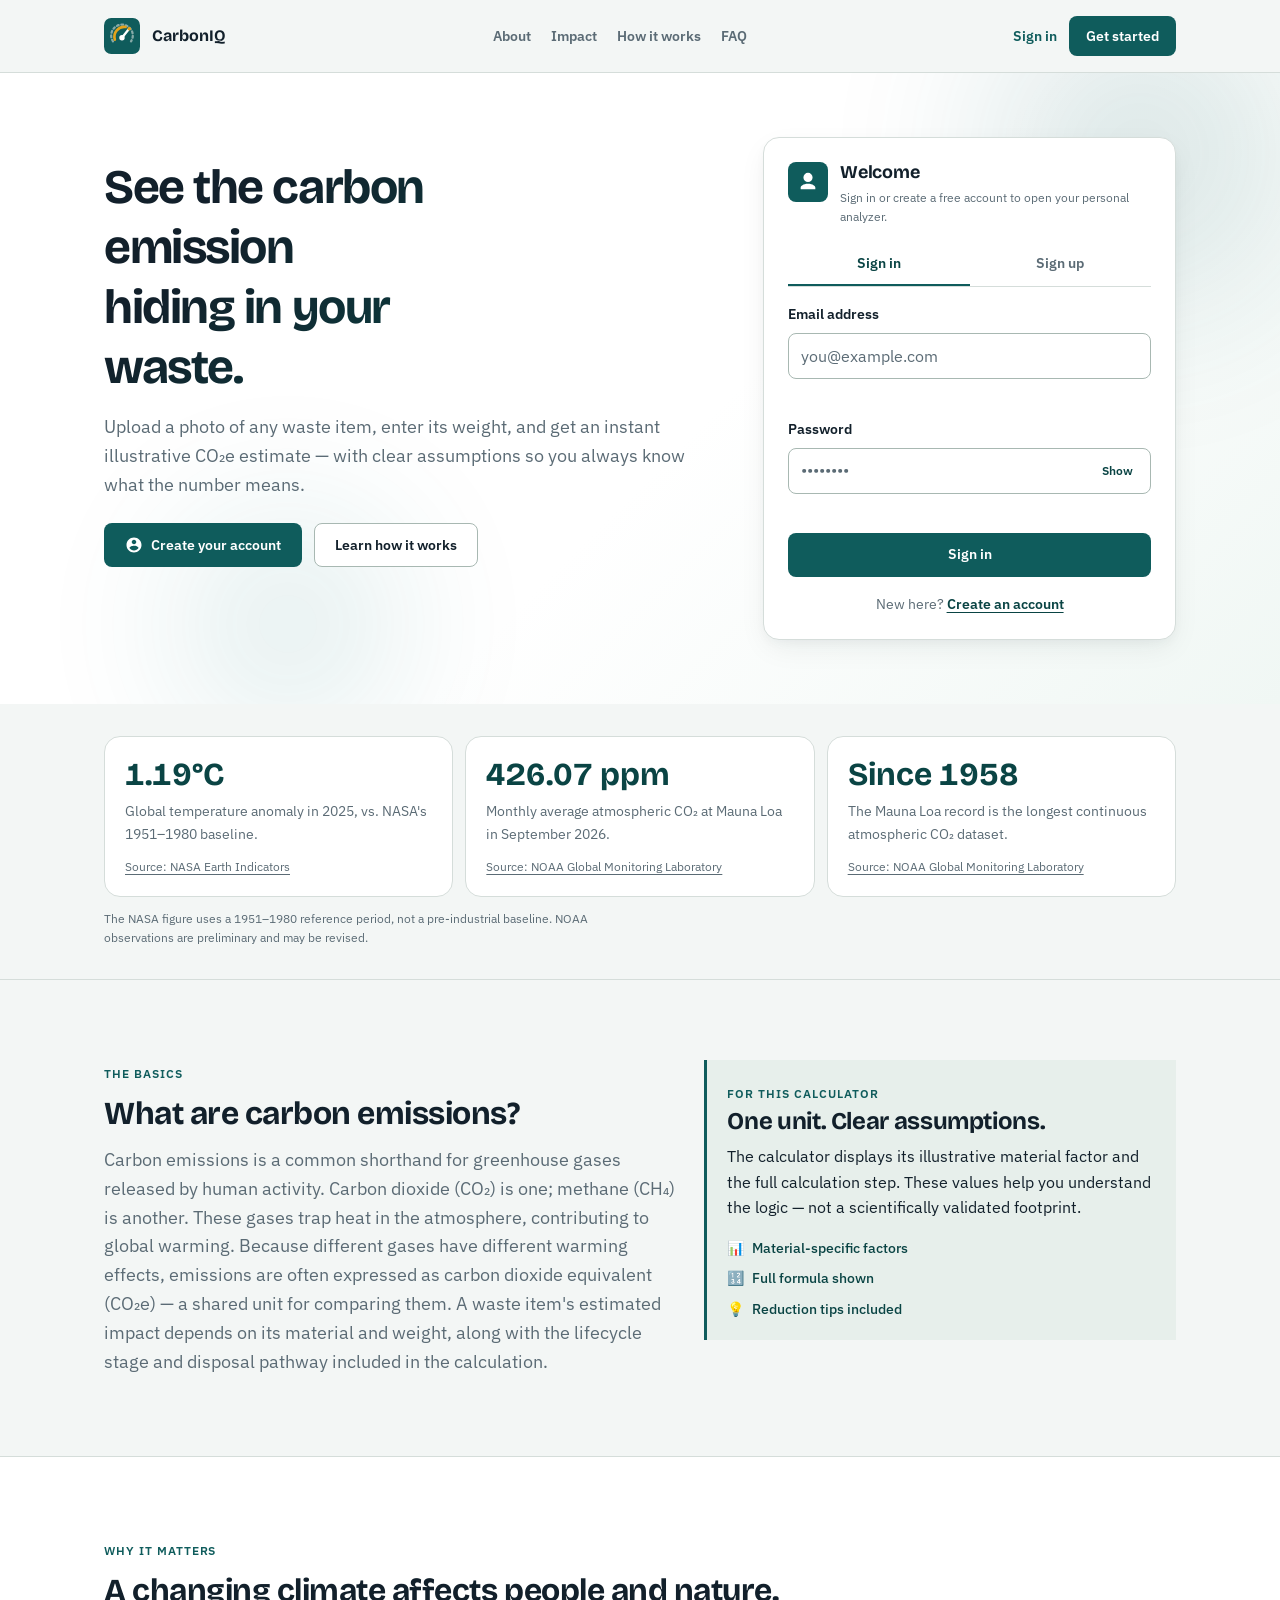
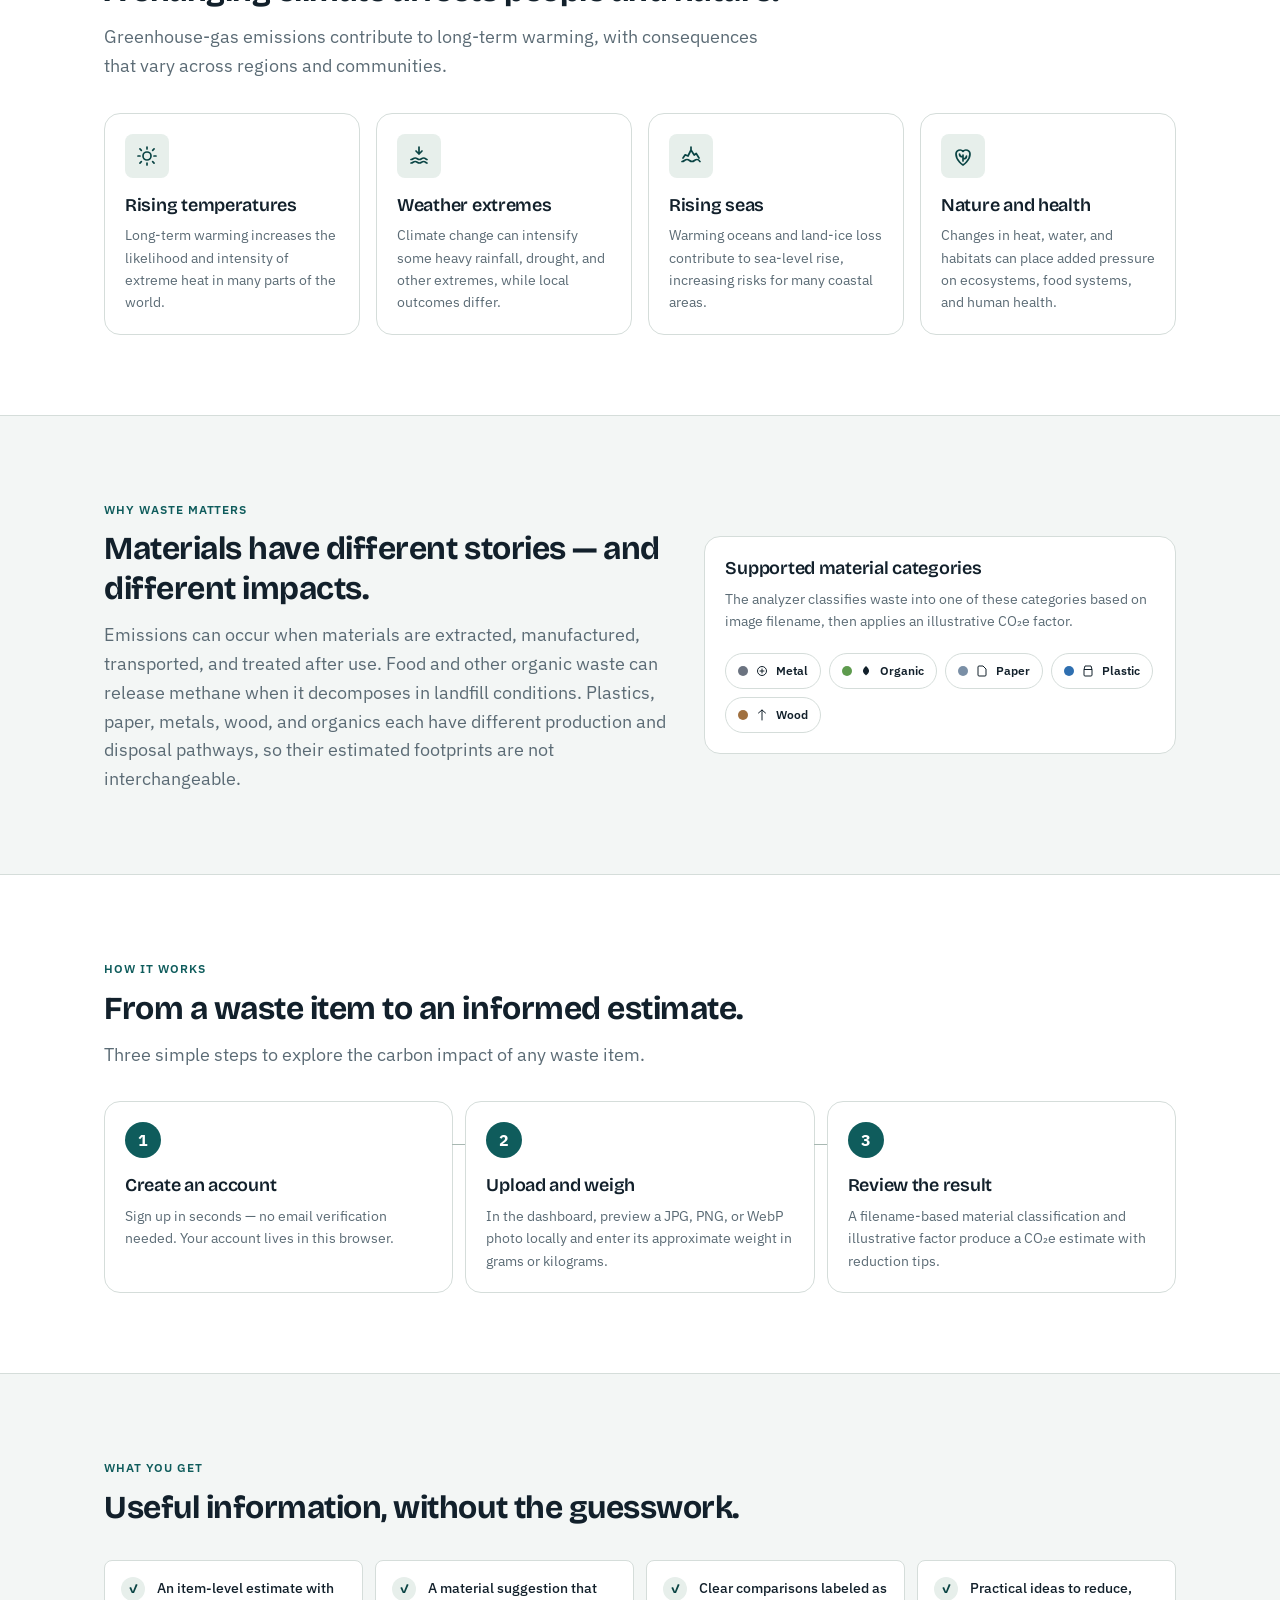
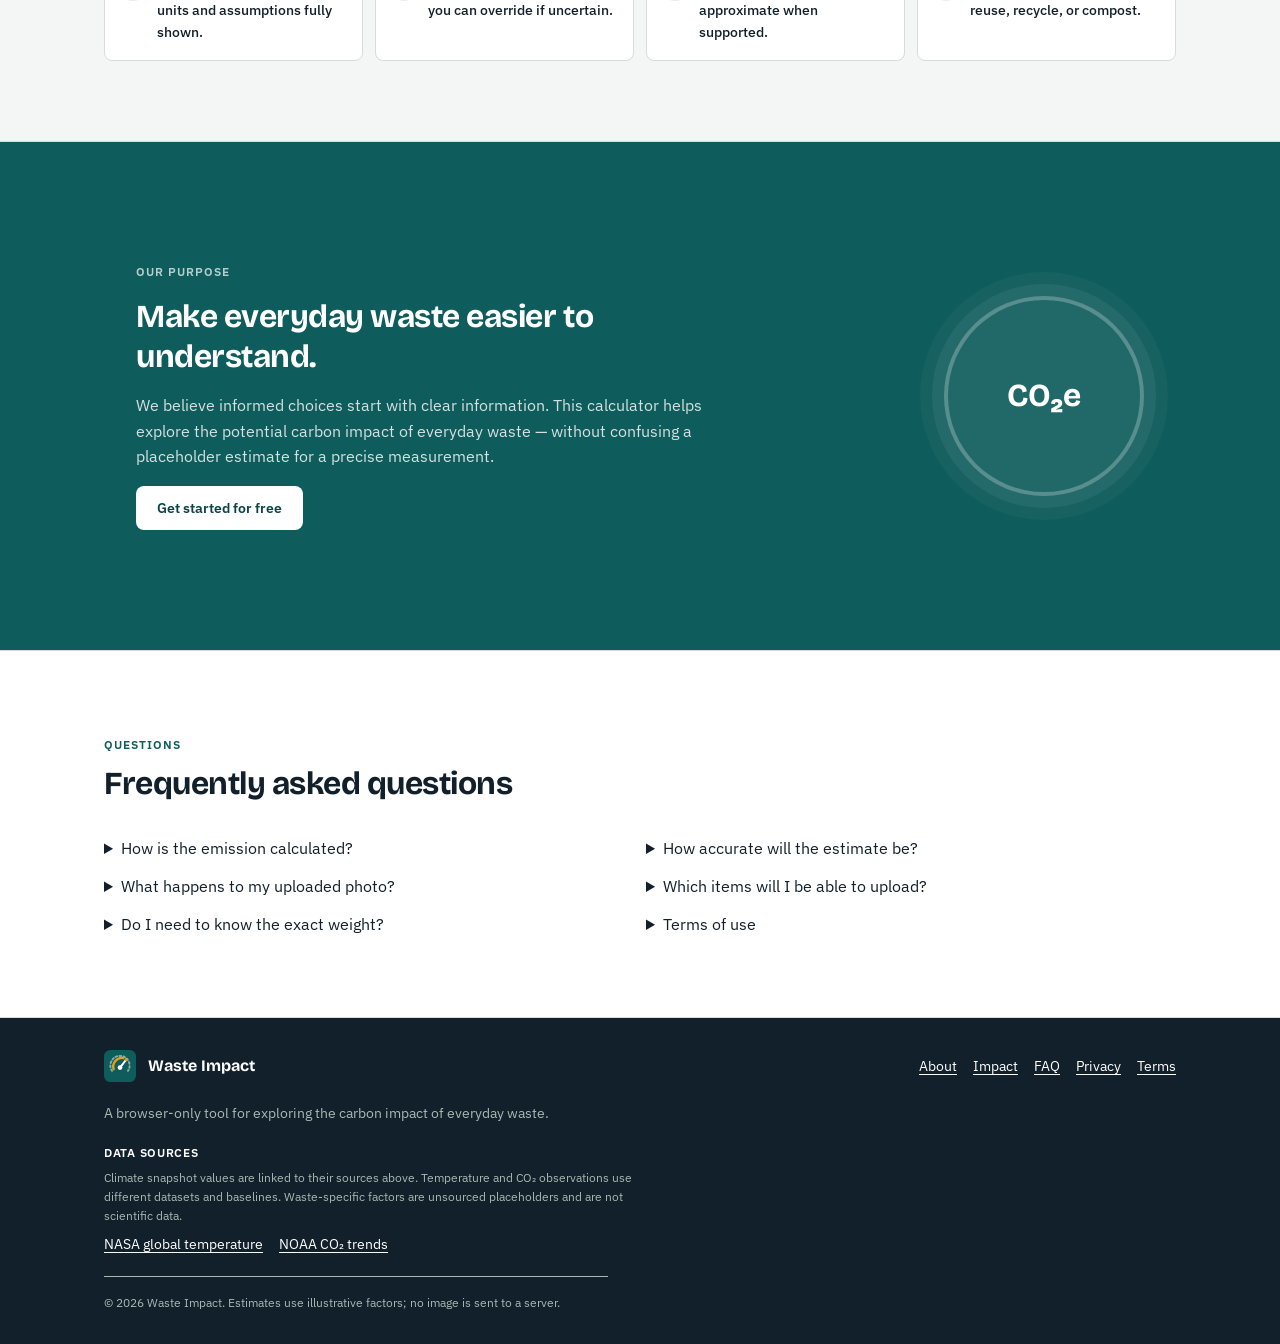
==== frontend/index.html @ 6c27773d "updated frontend" ====
<!doctype html>
<html lang="en">

<head>
  <meta charset="utf-8">
  <meta name="viewport" content="width=device-width, initial-scale=1">
  <meta name="description"
    content="Calculate the carbon footprint of your waste items with our free online waste carbon calculator. Upload a photo, enter the weight, and get an instant CO₂e estimate.">
  <title>CarbonIQ</title>
  <link rel="preconnect" href="https://fonts.googleapis.com">
  <link rel="preconnect" href="https://fonts.gstatic.com" crossorigin>
  <link
    href="https://fonts.googleapis.com/css2?family=Bricolage+Grotesque:opsz,wght@12..96,400;12..96,600;12..96,700&family=IBM+Plex+Sans:wght@400;500;600&display=swap"
    rel="stylesheet">
  <link rel="stylesheet" href="css/tokens.css">
  <link rel="stylesheet" href="css/base.css">
  <link rel="stylesheet" href="css/components.css">
  <link rel="stylesheet" href="css/sections.css">
  <script type="module" src="js/main.js"></script>
</head>

<body>
  <a class="skip-link" href="#main-content">Skip to main content</a>

  <header class="site-header">
    <div class="container header-inner">
      <a class="brand" href="#top" aria-label="Waste Impact home">
        <img src="assets/logo.svg" alt="">
        <span>CarbonIQ</span>
      </a>

      <nav class="site-nav" aria-label="Main navigation">
        <a href="#about">About</a>
        <a href="#impact">Impact</a>
        <a href="#how-it-works">How it works</a>
        <a href="#faq">FAQ</a>
      </nav>

      <div class="header-actions">
        <a class="header-signin" href="#account-access">Sign in</a>
        <a class="button button-primary button-small" href="#account-access">Get started</a>
      </div>
    </div>
  </header>

  <main id="main-content">

    <!-- ─── HERO ─────────────────────────────────────────────────────────── -->
    <section class="hero" id="top" aria-labelledby="hero-title">
      <div class="hero-bg-decoration" aria-hidden="true">
        <span class="hero-orb hero-orb-1"></span>
        <span class="hero-orb hero-orb-2"></span>
      </div>
      <div class="container hero-grid">
        <div class="hero-copy">
          <h1 id="hero-title">See the carbon emission<br>hiding in your waste.</h1>
          <p class="hero-intro">Upload a photo of any waste item, enter its weight, and get an instant illustrative CO₂e
            estimate — with clear assumptions so you always know what the number means.</p>
          <div class="hero-actions">
            <a class="button button-primary hero-cta" href="#account-access">
              <svg width="18" height="18" viewBox="0 0 24 24" fill="none" aria-hidden="true">
                <path
                  d="M12 2C6.48 2 2 6.48 2 12s4.48 10 10 10 10-4.48 10-10S17.52 2 12 2Zm0 3c1.66 0 3 1.34 3 3s-1.34 3-3 3-3-1.34-3-3 1.34-3 3-3Zm0 14.2c-2.5 0-4.71-1.28-6-3.22.03-1.99 4-3.08 6-3.08 1.99 0 5.97 1.09 6 3.08-1.29 1.94-3.5 3.22-6 3.22Z"
                  fill="currentColor" />
              </svg>
              Create your account
            </a>
            <a class="button button-secondary" href="#how-it-works">Learn how it works</a>
          </div>
        </div>

        <!-- AUTH CARD -->
        <aside class="card auth-card" id="account-access" aria-labelledby="account-access-title">
          <div class="auth-card-brand">
            <span class="auth-card-icon" aria-hidden="true">
              <svg viewBox="0 0 24 24" fill="none">
                <path d="M12 2a5 5 0 1 1 0 10A5 5 0 0 1 12 2Zm0 12c-5.33 0-8 2.67-8 4v2h16v-2c0-1.33-2.67-4-8-4Z"
                  fill="currentColor" />
              </svg>
            </span>
            <div>
              <h2 id="account-access-title">Welcome</h2>
              <p class="auth-intro">Sign in or create a free account to open your personal analyzer.</p>
            </div>
          </div>

          <div class="tabs auth-tabs" role="tablist" aria-label="Choose sign in or sign up">
            <button class="tab" id="tab-sign-in" type="button" role="tab" aria-selected="true"
              aria-controls="form-sign-in" tabindex="0">Sign in</button>
            <button class="tab" id="tab-sign-up" type="button" role="tab" aria-selected="false"
              aria-controls="form-sign-up" tabindex="-1">Sign up</button>
          </div>
          <div class="notice notice-error" id="auth-error" role="alert" aria-live="polite" hidden></div>
          <button class="text-link-button duplicate-switch" id="duplicate-switch" type="button" hidden>Sign in
            instead</button>

          <form class="auth-form" id="form-sign-in" role="tabpanel" aria-labelledby="tab-sign-in" novalidate>
            <div class="form-field">
              <label for="signin-email">Email address</label>
              <input class="form-control" id="signin-email" name="email" type="email" autocomplete="email" required
                aria-describedby="signin-email-error" placeholder="you@example.com">
              <span class="field-error" id="signin-email-error" aria-live="polite"></span>
            </div>
            <div class="form-field">
              <label for="signin-password">Password</label>
              <div class="password-wrap">
                <input class="form-control" id="signin-password" name="password" type="password"
                  autocomplete="current-password" required aria-describedby="signin-password-error"
                  placeholder="••••••••">
                <button class="password-toggle" type="button" data-password-toggle="signin-password"
                  aria-pressed="false" aria-label="Show password">Show</button>
              </div>
              <span class="field-error" id="signin-password-error" aria-live="polite"></span>
            </div>
            <button class="button button-primary button-block" type="submit">Sign in</button>


            <p class="auth-switch-copy">New here? <button class="text-link-button" type="button"
                data-switch-tab="tab-sign-up">Create an account</button></p>
          </form>

          <form class="auth-form" id="form-sign-up" role="tabpanel" aria-labelledby="tab-sign-up" hidden novalidate>
            <div class="form-field">
              <label for="signup-name">Full name</label>
              <input class="form-control" id="signup-name" name="name" type="text" autocomplete="name" minlength="2"
                maxlength="60" required aria-describedby="signup-name-error" placeholder="Your name">
              <span class="field-error" id="signup-name-error" aria-live="polite"></span>
            </div>
            <div class="form-field">
              <label for="signup-email">Email address</label>
              <input class="form-control" id="signup-email" name="email" type="email" autocomplete="email" required
                aria-describedby="signup-email-error" placeholder="you@example.com">
              <span class="field-error" id="signup-email-error" aria-live="polite"></span>
            </div>
            <div class="form-field">
              <label for="signup-password">Password</label>
              <div class="password-wrap">
                <input class="form-control" id="signup-password" name="password" type="password"
                  autocomplete="new-password" minlength="8" required
                  aria-describedby="signup-password-hint signup-password-error" placeholder="Min. 8 characters">
                <button class="password-toggle" type="button" data-password-toggle="signup-password"
                  aria-pressed="false" aria-label="Show password">Show</button>
              </div>
              <span class="unit-label" id="signup-password-hint">At least 8 characters, including a letter and a
                number.</span>
              <span class="field-error" id="signup-password-error" aria-live="polite"></span>
            </div>
            <button class="button button-primary button-block" type="submit">Create account</button>


            <p class="auth-switch-copy">Already registered? <button class="text-link-button" type="button"
                data-switch-tab="tab-sign-in">Sign in</button></p>
          </form>

        </aside>
      </div>
    </section>

    <!-- ─── STATS TICKER ──────────────────────────────────────────────────── -->
    <section class="stats-section" aria-labelledby="climate-snapshot-title">
      <div class="container">
        <h2 class="sr-only" id="climate-snapshot-title">Climate snapshot</h2>
        <div class="stats-grid">
          <article class="card stat-card">
            <div>
              <span class="stat-value">1.19°C</span>
              <span class="stat-caption">Global temperature anomaly in 2025, vs. NASA's 1951–1980 baseline.</span>
            </div>
            <p class="stat-source"><a href="https://science.nasa.gov/earth/explore/earth-indicators/global-temperature/"
                target="_blank" rel="noopener noreferrer">Source: NASA Earth Indicators</a></p>
          </article>
          <article class="card stat-card">
            <div>
              <span class="stat-value">426.07 ppm</span>
              <span class="stat-caption">Monthly average atmospheric CO₂ at Mauna Loa in September 2026.</span>
            </div>
            <p class="stat-source"><a href="https://gml.noaa.gov/ccgg/trends/" target="_blank"
                rel="noopener noreferrer">Source: NOAA Global Monitoring Laboratory</a></p>
          </article>
          <article class="card stat-card">
            <div>
              <span class="stat-value">Since 1958</span>
              <span class="stat-caption">The Mauna Loa record is the longest continuous atmospheric CO₂ dataset.</span>
            </div>
            <p class="stat-source"><a href="https://gml.noaa.gov/ccgg/trends/" target="_blank"
                rel="noopener noreferrer">Source: NOAA Global Monitoring Laboratory</a></p>
          </article>
        </div>
        <p class="stats-caveat">The NASA figure uses a 1951–1980 reference period, not a pre-industrial baseline. NOAA
          observations are preliminary and may be revised.</p>
      </div>
    </section>

    <!-- ─── ABOUT ─────────────────────────────────────────────────────────── -->
    <section class="section" id="about" aria-labelledby="carbon-title">
      <div class="container carbon-intro">
        <div class="carbon-copy">
          <span class="eyebrow">The basics</span>
          <h2 id="carbon-title">What are carbon emissions?</h2>
          <p>Carbon emissions is a common shorthand for greenhouse gases released by human activity. Carbon dioxide
            (CO₂) is one; methane (CH₄) is another. These gases trap heat in the atmosphere, contributing to global
            warming. Because different gases have different warming effects, emissions are often expressed as carbon
            dioxide equivalent (CO₂e) — a shared unit for comparing them. A waste item's estimated impact depends on its
            material and weight, along with the lifecycle stage and disposal pathway included in the calculation.</p>
        </div>
        <aside class="info-panel" aria-label="How the calculator uses CO₂e">
          <span class="eyebrow">For this calculator</span>
          <h2>One unit. Clear assumptions.</h2>
          <p>The calculator displays its illustrative material factor and the full calculation step. These values help
            you understand the logic — not a scientifically validated footprint.</p>
          <div class="info-panel-features">
            <div class="info-feature">
              <span aria-hidden="true">📊</span>
              <span>Material-specific factors</span>
            </div>
            <div class="info-feature">
              <span aria-hidden="true">🔢</span>
              <span>Full formula shown</span>
            </div>
            <div class="info-feature">
              <span aria-hidden="true">💡</span>
              <span>Reduction tips included</span>
            </div>
          </div>
        </aside>
      </div>
    </section>

    <!-- ─── IMPACT ─────────────────────────────────────────────────────────── -->
    <section class="section impact-section" id="impact" aria-labelledby="impact-title">
      <div class="container">
        <header class="section-heading">
          <span class="eyebrow">Why it matters</span>
          <h2 id="impact-title">A changing climate affects people and nature.</h2>
          <p>Greenhouse-gas emissions contribute to long-term warming, with consequences that vary across regions and
            communities.</p>
        </header>

        <div class="impact-grid">
          <article class="card impact-card">
            <span class="impact-icon" aria-hidden="true">
              <svg viewBox="0 0 24 24" fill="none">
                <path
                  d="M12 3v2m0 14v2M4.93 4.93l1.42 1.42m11.3 11.3 1.42 1.42M3 12h2m14 0h2M4.93 19.07l1.42-1.42m11.3-11.3 1.42-1.42M16 12a4 4 0 1 1-8 0 4 4 0 0 1 8 0Z"
                  stroke="currentColor" stroke-width="1.7" stroke-linecap="round" />
              </svg>
            </span>
            <h3>Rising temperatures</h3>
            <p>Long-term warming increases the likelihood and intensity of extreme heat in many parts of the world.</p>
          </article>
          <article class="card impact-card">
            <span class="impact-icon" aria-hidden="true">
              <svg viewBox="0 0 24 24" fill="none">
                <path
                  d="M4 15.5c2.1 0 2.1-1.5 4.2-1.5s2.1 1.5 4.2 1.5 2.1-1.5 4.2-1.5 2.1 1.5 3.4 1.5M4 19c2.1 0 2.1-1.5 4.2-1.5s2.1 1.5 4.2 1.5 2.1-1.5 4.2-1.5 2.1 1.5 3.4 1.5M12 3v7m-3-3 3 3 3-3"
                  stroke="currentColor" stroke-width="1.7" stroke-linecap="round" stroke-linejoin="round" />
              </svg>
            </span>
            <h3>Weather extremes</h3>
            <p>Climate change can intensify some heavy rainfall, drought, and other extremes, while local outcomes
              differ.</p>
          </article>
          <article class="card impact-card">
            <span class="impact-icon" aria-hidden="true">
              <svg viewBox="0 0 24 24" fill="none">
                <path
                  d="M3 17.5c2.5 0 2.5-2 5-2s2.5 2 5 2 2.5-2 5-2 2.5 2 3 2M4 14l2.2-3.2L9 12l3-6 3.2 5 2-1.5L20 14M12 6V3"
                  stroke="currentColor" stroke-width="1.7" stroke-linecap="round" stroke-linejoin="round" />
              </svg>
            </span>
            <h3>Rising seas</h3>
            <p>Warming oceans and land-ice loss contribute to sea-level rise, increasing risks for many coastal areas.
            </p>
          </article>
          <article class="card impact-card">
            <span class="impact-icon" aria-hidden="true">
              <svg viewBox="0 0 24 24" fill="none">
                <path d="M12 21s-7-4.4-7-11a4 4 0 0 1 7-2.6A4 4 0 0 1 19 10c0 6.6-7 11-7 11Z" stroke="currentColor"
                  stroke-width="1.7" stroke-linejoin="round" />
                <path d="M12 17v-6m0 2c-2.5 0-3.5-1.5-3.5-3m3.5 5c2.5 0 3.5-1.5 3.5-3" stroke="currentColor"
                  stroke-width="1.7" stroke-linecap="round" />
              </svg>
            </span>
            <h3>Nature and health</h3>
            <p>Changes in heat, water, and habitats can place added pressure on ecosystems, food systems, and human
              health.</p>
          </article>
        </div>
      </div>
    </section>

    <!-- ─── MATERIALS ─────────────────────────────────────────────────────── -->
    <section class="section waste-section" aria-labelledby="waste-title">
      <div class="container waste-layout">
        <div class="waste-copy">
          <span class="eyebrow">Why waste matters</span>
          <h2 id="waste-title">Materials have different stories — and different impacts.</h2>
          <p>Emissions can occur when materials are extracted, manufactured, transported, and treated after use. Food
            and other organic waste can release methane when it decomposes in landfill conditions. Plastics, paper,
            metals, wood, and organics each have different production and disposal pathways, so their estimated
            footprints are not interchangeable.</p>
        </div>
        <aside class="material-panel" aria-labelledby="materials-title">
          <h3 id="materials-title">Supported material categories</h3>
          <p>The analyzer classifies waste into one of these categories based on image filename, then applies an
            illustrative CO₂e factor.</p>
          <div class="material-chips" aria-label="Supported waste materials">
            <span class="material-chip material-metal">
              <svg width="12" height="12" viewBox="0 0 24 24" fill="none" aria-hidden="true">
                <circle cx="12" cy="12" r="9" stroke="currentColor" stroke-width="2" />
                <path d="M8 12h8M12 8v8" stroke="currentColor" stroke-width="2" stroke-linecap="round" />
              </svg>
              Metal
            </span>
            <span class="material-chip material-organic">
              <svg width="12" height="12" viewBox="0 0 24 24" fill="none" aria-hidden="true">
                <path d="M12 2C6 8 4 12 8 17c2 2.5 4 3.5 4 3.5S14 19.5 16 17c4-5 2-9-4-15Z" fill="currentColor" />
              </svg>
              Organic
            </span>
            <span class="material-chip material-paper">
              <svg width="12" height="12" viewBox="0 0 24 24" fill="none" aria-hidden="true">
                <path d="M14 2H6a2 2 0 0 0-2 2v16a2 2 0 0 0 2 2h12a2 2 0 0 0 2-2V8l-6-6Z" stroke="currentColor"
                  stroke-width="2" stroke-linejoin="round" />
              </svg>
              Paper
            </span>
            <span class="material-chip material-plastic">
              <svg width="12" height="12" viewBox="0 0 24 24" fill="none" aria-hidden="true">
                <path d="M6 2h12l2 7H4L6 2ZM4 9v11a2 2 0 0 0 2 2h12a2 2 0 0 0 2-2V9" stroke="currentColor"
                  stroke-width="2" stroke-linejoin="round" />
              </svg>
              Plastic
            </span>
            <span class="material-chip material-wood">
              <svg width="12" height="12" viewBox="0 0 24 24" fill="none" aria-hidden="true">
                <path d="M12 2v20M5 8l7-6 7 6" stroke="currentColor" stroke-width="2" stroke-linecap="round"
                  stroke-linejoin="round" />
              </svg>
              Wood
            </span>
          </div>
        </aside>
      </div>
    </section>

    <!-- ─── HOW IT WORKS ──────────────────────────────────────────────────── -->
    <section class="section how-section" id="how-it-works" aria-labelledby="steps-title">
      <div class="container">
        <header class="section-heading">
          <span class="eyebrow">How it works</span>
          <h2 id="steps-title">From a waste item to an informed estimate.</h2>
          <p>Three simple steps to explore the carbon impact of any waste item.</p>
        </header>
        <div class="steps-grid">
          <article class="card step-card">
            <span class="step-number" aria-hidden="true">1</span>
            <h3>Create an account</h3>
            <p>Sign up in seconds — no email verification needed. Your account lives in this browser.</p>
          </article>
          <article class="card step-card">
            <span class="step-number" aria-hidden="true">2</span>
            <h3>Upload and weigh</h3>
            <p>In the dashboard, preview a JPG, PNG, or WebP photo locally and enter its approximate weight in grams or
              kilograms.</p>
          </article>
          <article class="card step-card">
            <span class="step-number" aria-hidden="true">3</span>
            <h3>Review the result</h3>
            <p>A filename-based material classification and illustrative factor produce a CO₂e estimate with reduction
              tips.</p>
          </article>
        </div>
      </div>
    </section>

    <!-- ─── BENEFITS ─────────────────────────────────────────────────────── -->
    <section class="section benefits-section" aria-labelledby="benefits-title">
      <div class="container">
        <header class="section-heading">
          <span class="eyebrow">What you get</span>
          <h2 id="benefits-title">Useful information, without the guesswork.</h2>
        </header>
        <div class="benefits-grid">
          <article class="benefit-card"><span class="benefit-check" aria-hidden="true">✓</span>
            <p>An item-level estimate with units and assumptions fully shown.</p>
          </article>
          <article class="benefit-card"><span class="benefit-check" aria-hidden="true">✓</span>
            <p>A material suggestion that you can override if uncertain.</p>
          </article>
          <article class="benefit-card"><span class="benefit-check" aria-hidden="true">✓</span>
            <p>Clear comparisons labeled as approximate when supported.</p>
          </article>
          <article class="benefit-card"><span class="benefit-check" aria-hidden="true">✓</span>
            <p>Practical ideas to reduce, reuse, recycle, or compost.</p>
          </article>
        </div>
      </div>
    </section>

    <!-- ─── MISSION ──────────────────────────────────────────────────────── -->
    <section class="section mission-section" aria-labelledby="mission-title">
      <div class="container">
        <div class="mission-panel">
          <div class="mission-text">
            <span class="eyebrow">Our purpose</span>
            <h2 id="mission-title">Make everyday waste easier to understand.</h2>
            <p>We believe informed choices start with clear information. This calculator helps explore the potential
              carbon impact of everyday waste — without confusing a placeholder estimate for a precise measurement.</p>
            <a class="button button-primary mission-cta" href="#account-access">Get started for free</a>
          </div>
          <div class="mission-visual" aria-hidden="true">
            <div class="mission-co2-ring">
              <span>CO₂e</span>
            </div>
          </div>
        </div>
      </div>
    </section>

    <!-- ─── FAQ ──────────────────────────────────────────────────────────── -->
    <section class="section faq-section" id="faq" aria-labelledby="faq-title">
      <div class="container">
        <header class="section-heading">
          <span class="eyebrow">Questions</span>
          <h2 id="faq-title">Frequently asked questions</h2>
        </header>
        <div class="faq-grid">
          <details class="faq-item">
            <summary>How is the emission calculated?</summary>
            <div class="faq-answer">
              <p>The calculator multiplies the entered weight in kilograms by an illustrative factor for one of five
                categories. These values have no verified source and do not represent a documented lifecycle or
                waste-treatment pathway. Treat results as examples, not scientific measurements.</p>
            </div>
          </details>
          <details class="faq-item">
            <summary>How accurate will the estimate be?</summary>
            <div class="faq-answer">
              <p>Material classification is simulated from the filename and weight is user-entered. The illustrative
                factors are not scientifically validated. A reliable estimate would also depend on item composition,
                local disposal practices, and well-sourced emission factors.</p>
            </div>
          </details>
          <details class="faq-item" id="privacy">
            <summary>What happens to my uploaded photo?</summary>
            <div class="faq-answer">
              <p>The dashboard previews the image locally and does not send it to a server. A small thumbnail may be
                saved in this browser's local history. Browser data is not secure, may be cleared, and is not synced. Do
                not upload sensitive images.</p>
            </div>
          </details>
          <details class="faq-item">
            <summary>Which items will I be able to upload?</summary>
            <div class="faq-answer">
              <p>The calculator supports metal, organic waste, paper, plastic, and wood. The current simulated
                classification uses image filenames only; it does not inspect the image content.</p>
            </div>
          </details>
          <details class="faq-item">
            <summary>Do I need to know the exact weight?</summary>
            <div class="faq-answer">
              <p>You can enter an approximate weight in grams or kilograms. A more accurate weight does not remove
                uncertainty from the simulated material classification or illustrative factor.</p>
            </div>
          </details>
          <details class="faq-item" id="terms">
            <summary>Terms of use</summary>
            <div class="faq-answer">
              <p>Do not enter sensitive personal information or use a real or reused password. The illustrative carbon
                estimates are not scientific measurements, environmental advice, or a basis for environmental claims.
              </p>
            </div>
          </details>
        </div>
      </div>
    </section>
  </main>

  <footer class="site-footer">
    <div class="container footer-inner">
      <div class="footer-top">
        <a class="footer-brand" href="#top">
          <img src="assets/logo.svg" alt="">
          <span>Waste Impact</span>
        </a>
        <nav class="footer-nav" aria-label="Footer navigation">
          <a href="#about">About</a>
          <a href="#impact">Impact</a>
          <a href="#faq">FAQ</a>
          <a href="#privacy">Privacy</a>
          <a href="#terms">Terms</a>
        </nav>
      </div>
      <p class="footer-tagline">A browser-only tool for exploring the carbon impact of everyday waste.</p>
      <div class="footer-sources">
        <h2>Data sources</h2>
        <p class="source-note">Climate snapshot values are linked to their sources above. Temperature and CO₂
          observations use different datasets and baselines. Waste-specific factors are unsourced placeholders and are
          not scientific data.</p>
        <div class="source-links">
          <a href="https://science.nasa.gov/earth/explore/earth-indicators/global-temperature/" target="_blank"
            rel="noopener noreferrer">NASA global temperature</a>
          <a href="https://gml.noaa.gov/ccgg/trends/" target="_blank" rel="noopener noreferrer">NOAA CO₂ trends</a>
        </div>
      </div>
      <p class="footer-bottom">© 2026 Waste Impact. Estimates use illustrative factors; no image is sent to a server.
      </p>
    </div>
  </footer>
</body>

</html>
---- frontend/css/tokens.css ----
:root {
  --ink: #12202B;
  --paper: #F3F6F5;
  --surface: #FFFFFF;
  --teal: #0F5C5C;
  --teal-dark: #0A4444;
  --teal-mid: #1A7A7A;
  --teal-light: #E7EFEB;
  --teal-xlight: #F0F7F4;
  --demo: #5C3D9F;
  --demo-dark: #412D75;
  --demo-light: #EDE8FA;
  --info: #1A6FA8;
  --info-bg: #E8F3FB;
  --signal: #E3A21A;
  --signal-bg: #FCF5E6;
  --alert: #B3402A;
  --alert-bg: #FBECE8;
  --line: #D5DDDA;
  --line-strong: #A8B8B2;
  --muted: #5B6B75;
  --mat-metal: #6B7380;
  --mat-organic: #5E9B4E;
  --mat-paper: #7A8FA6;
  --mat-plastic-low: #3E9CB5;
  --mat-plastic-mid: #2F6FB0;
  --mat-plastic-high: #5B4B9A;
  --mat-wood: #A0703F;
  --font-heading: "Bricolage Grotesque", -apple-system, BlinkMacSystemFont, "Segoe UI", Roboto, Helvetica, Arial, sans-serif;
  --font-body: "IBM Plex Sans", -apple-system, BlinkMacSystemFont, "Segoe UI", Roboto, Helvetica, Arial, sans-serif;
  --font-mono: "IBM Plex Mono", ui-monospace, SFMono-Regular, Menlo, Monaco, Consolas, monospace;
  --text-xs: 0.75rem;
  --text-sm: 0.875rem;
  --text-base: 1rem;
  --text-md: 1.125rem;
  --text-lg: 1.5rem;
  --text-xl: 2rem;
  --text-2xl: 3rem;
  --space-1: 4px;
  --space-2: 8px;
  --space-3: 12px;
  --space-4: 16px;
  --space-5: 20px;
  --space-6: 24px;
  --space-8: 32px;
  --space-10: 40px;
  --space-12: 48px;
  --space-16: 64px;
  --space-20: 80px;
  --max-content-width: 1120px;
  --radius-sm: 8px;
  --radius-lg: 16px;
  --shadow-result: 0 10px 30px -5px rgba(18, 32, 43, 0.08), 0 4px 12px -2px rgba(18, 32, 43, 0.04);
  --shadow-card: 0 2px 8px -1px rgba(18, 32, 43, 0.06), 0 1px 4px -1px rgba(18, 32, 43, 0.04);
  --shadow-popover: 0 8px 24px -4px rgba(18, 32, 43, 0.12);
  --transition-fast: 150ms cubic-bezier(0.16, 1, 0.3, 1);
  --transition-normal: 300ms cubic-bezier(0.16, 1, 0.3, 1);
  --transition-marker: 400ms cubic-bezier(0.16, 1, 0.3, 1);
}
---- frontend/css/base.css ----
*,
*::before,
*::after {
  box-sizing: border-box;
}

html {
  scroll-behavior: smooth;
  scroll-padding-top: 88px;
  -webkit-text-size-adjust: 100%;
}

body {
  min-width: 320px;
  min-height: 100vh;
  margin: 0;
  background: var(--paper);
  color: var(--ink);
  font-family: var(--font-body);
  font-size: var(--text-base);
  line-height: 1.6;
  -webkit-font-smoothing: antialiased;
  -moz-osx-font-smoothing: grayscale;
}

a {
  color: var(--teal);
  text-underline-offset: 3px;
  transition: color var(--transition-fast);
}

a:hover {
  color: var(--teal-dark);
}

button {
  color: inherit;
  font: inherit;
}

h1,
h2,
h3,
h4 {
  margin: 0;
  color: var(--ink);
  font-family: var(--font-heading);
  line-height: 1.25;
  letter-spacing: -0.015em;
}

h1 {
  font-size: clamp(2.25rem, 4vw + 1rem, var(--text-2xl));
  font-weight: 700;
  letter-spacing: -0.03em;
}

h2 {
  font-size: clamp(1.75rem, 2.5vw + 0.5rem, var(--text-xl));
  font-weight: 700;
}

h3 {
  font-size: var(--text-lg);
  font-weight: 600;
}

p {
  max-width: 72ch;
  margin: 0;
}

:focus-visible {
  outline: 2px solid var(--teal);
  outline-offset: 2px;
}

[id] {
  scroll-margin-top: 88px;
}

[hidden] {
  display: none !important;
}

.skip-link {
  position: absolute;
  z-index: 20;
  top: -100px;
  left: var(--space-4);
  padding: var(--space-3) var(--space-5);
  border-radius: var(--radius-sm);
  background: var(--teal);
  color: var(--surface);
  font-weight: 600;
}

.skip-link:focus {
  top: var(--space-4);
}

.container {
  width: 100%;
  max-width: var(--max-content-width);
  margin-inline: auto;
  padding-inline: var(--space-4);
}

.eyebrow {
  color: var(--teal);
  font-size: var(--text-xs);
  font-weight: 600;
  letter-spacing: 0.08em;
  text-transform: uppercase;
}

.muted {
  color: var(--muted);
}

.section {
  padding-block: var(--space-12);
  border-bottom: 1px solid var(--line);
}

.section-heading {
  max-width: 68ch;
  margin-bottom: var(--space-8);
}

.section-heading h2 {
  margin-top: var(--space-2);
}

.section-heading p {
  margin-top: var(--space-3);
  color: var(--muted);
  font-size: var(--text-md);
}

.sr-only {
  position: absolute;
  width: 1px;
  height: 1px;
  padding: 0;
  overflow: hidden;
  clip: rect(0, 0, 0, 0);
  white-space: nowrap;
  clip-path: inset(50%);
}

@media (min-width: 768px) {
  .container {
    padding-inline: var(--space-6);
  }
}

@media (min-width: 900px) {
  .section {
    padding-block: var(--space-20);
  }
}

@media (prefers-reduced-motion: reduce) {
  *,
  *::before,
  *::after {
    scroll-behavior: auto !important;
    animation-duration: 0.01ms !important;
    animation-iteration-count: 1 !important;
    transition-duration: 0.01ms !important;
  }
}
---- frontend/css/components.css ----
.button {
  min-height: 44px;
  display: inline-flex;
  align-items: center;
  justify-content: center;
  gap: var(--space-2);
  padding: var(--space-2) var(--space-5);
  border: 1px solid transparent;
  border-radius: var(--radius-sm);
  font-size: var(--text-sm);
  font-weight: 600;
  text-align: center;
  text-decoration: none;
  transition: background-color var(--transition-fast), border-color var(--transition-fast), color var(--transition-fast);
}

.button-primary {
  background: var(--teal);
  color: var(--surface);
}

.button-primary:hover {
  background: var(--teal-dark);
  color: var(--surface);
}

.button-secondary {
  border-color: var(--line-strong);
  background: var(--surface);
  color: var(--ink);
}

.button-secondary:hover {
  border-color: var(--teal);
  color: var(--teal-dark);
}

.button-small {
  min-height: 40px;
  padding-inline: var(--space-4);
}

.button-block {
  width: 100%;
}

.button:disabled {
  cursor: not-allowed;
  opacity: 0.55;
}

.card {
  border: 1px solid var(--line);
  border-radius: var(--radius-lg);
  background: var(--surface);
}

.form-field {
  display: grid;
  gap: var(--space-2);
}

.form-field > label {
  font-size: var(--text-sm);
  font-weight: 600;
}

.form-control {
  width: 100%;
  min-height: 46px;
  padding: var(--space-2) var(--space-3);
  border: 1px solid var(--line-strong);
  border-radius: var(--radius-sm);
  background: var(--surface);
  color: var(--ink);
  font: inherit;
}

.form-control::placeholder {
  color: var(--muted);
}

.form-control[aria-invalid="true"] {
  border-color: var(--alert);
}

.field-error {
  min-height: 1.2em;
  color: var(--alert);
  font-size: var(--text-xs);
}

.unit-label {
  color: var(--muted);
  font-size: var(--text-xs);
}

.password-wrap {
  position: relative;
}

.password-wrap .form-control {
  padding-right: 68px;
}

.password-toggle {
  position: absolute;
  top: 50%;
  right: var(--space-3);
  transform: translateY(-50%);
  border: 0;
  background: transparent;
  color: var(--teal-dark);
  cursor: pointer;
  font-size: var(--text-xs);
  font-weight: 600;
}

.checkbox-row {
  display: inline-flex;
  align-items: center;
  gap: var(--space-2);
  color: var(--muted);
  font-size: var(--text-sm);
}

.checkbox-row input {
  width: 18px;
  height: 18px;
  accent-color: var(--teal);
}

.tabs {
  display: grid;
  grid-template-columns: repeat(2, minmax(0, 1fr));
  border-bottom: 1px solid var(--line);
}

.tab {
  min-height: 44px;
  border: 0;
  border-bottom: 2px solid transparent;
  background: transparent;
  color: var(--muted);
  cursor: pointer;
  font-size: var(--text-sm);
  font-weight: 600;
}

.tab[aria-selected="true"] {
  border-bottom-color: var(--teal);
  color: var(--teal-dark);
}

.notice {
  padding: var(--space-3);
  border-radius: var(--radius-sm);
  font-size: var(--text-sm);
}

.notice-error {
  border: 1px solid var(--alert);
  background: var(--alert-bg);
  color: var(--alert);
}

.notice-warning {
  border: 1px solid var(--signal);
  background: var(--signal-bg);
  color: var(--ink);
}

.text-link-button {
  padding: 0;
  border: 0;
  background: transparent;
  color: var(--teal-dark);
  cursor: pointer;
  font: inherit;
  font-weight: 600;
  text-decoration: underline;
  text-underline-offset: 3px;
}

.text-link-button:hover {
  color: var(--teal);
}

.auth-card {
  padding: var(--space-5);
  box-shadow: var(--shadow-result);
}

.auth-card h2 {
  font-size: var(--text-lg);
}

.auth-card .auth-intro {
  margin-top: var(--space-2);
  color: var(--muted);
  font-size: var(--text-sm);
}

.auth-tabs {
  margin-top: var(--space-4);
}

.auth-form {
  display: grid;
  gap: var(--space-4);
  margin-top: var(--space-4);
}

.auth-form[aria-busy="true"] {
  opacity: 0.75;
}

.auth-form .auth-switch-copy {
  color: var(--muted);
  font-size: var(--text-sm);
  text-align: center;
}

.auth-card .notice {
  margin-top: var(--space-3);
}

.duplicate-switch {
  margin-top: var(--space-2);
}

.auth-card-status {
  margin-top: var(--space-4);
  padding: var(--space-3);
  border-radius: var(--radius-sm);
  background: var(--teal-light);
  color: var(--teal-dark);
  font-size: var(--text-xs);
}

.auth-card .auth-card-status {
  margin-top: var(--space-4);
  color: var(--teal-dark);
}

.summary-card {
  display: grid;
  gap: var(--space-2);
  padding: var(--space-4);
}

.summary-label {
  color: var(--muted);
  font-size: var(--text-xs);
  font-weight: 600;
}

.summary-value {
  color: var(--teal-dark);
  font-family: var(--font-heading);
  font-size: var(--text-lg);
  font-variant-numeric: tabular-nums;
  line-height: 1.2;
}

.summary-value span {
  color: var(--muted);
  font-family: var(--font-body);
  font-size: var(--text-xs);
  font-weight: 500;
}

.upload-zone {
  min-height: 220px;
  display: flex;
  flex-direction: column;
  align-items: center;
  justify-content: center;
  gap: var(--space-2);
  padding: var(--space-5);
  border: 1px dashed var(--line-strong);
  border-radius: var(--radius-lg);
  background: var(--paper);
  color: var(--muted);
  cursor: pointer;
  text-align: center;
  transition: background-color var(--transition-fast), border-color var(--transition-fast);
}

.upload-zone:hover,
.upload-zone.is-dragging,
.upload-zone:focus-visible {
  border-color: var(--teal);
  background: var(--teal-light);
}

.upload-zone strong {
  color: var(--ink);
  font-size: var(--text-sm);
}

.upload-zone > span:not(.upload-icon) {
  font-size: var(--text-xs);
}

.upload-zone .button {
  margin-top: var(--space-2);
}

.upload-icon {
  width: 44px;
  height: 44px;
  display: grid;
  place-items: center;
  border-radius: 50%;
  background: var(--teal-light);
  color: var(--teal-dark);
}

.upload-icon svg {
  width: 24px;
  height: 24px;
}

.image-preview {
  display: grid;
  grid-template-columns: 72px minmax(0, 1fr);
  align-items: center;
  gap: var(--space-3);
  padding: var(--space-3);
  border: 1px solid var(--line);
  border-radius: var(--radius-sm);
}

.image-preview > img {
  width: 72px;
  height: 72px;
  border-radius: var(--radius-sm);
  object-fit: cover;
}

.preview-file-info {
  min-width: 0;
  display: grid;
  gap: var(--space-1);
}

.preview-file-info strong {
  overflow: hidden;
  font-size: var(--text-sm);
  text-overflow: ellipsis;
  white-space: nowrap;
}

.preview-actions {
  grid-column: 2;
  display: flex;
  gap: var(--space-4);
  font-size: var(--text-xs);
}

.material-badge {
  display: inline-flex;
  align-items: center;
  gap: var(--space-2);
  padding: var(--space-1) var(--space-3);
  border: 1px solid var(--line);
  border-radius: 999px;
  background: var(--surface);
  color: var(--ink);
  font-size: var(--text-xs);
  font-weight: 600;
  white-space: nowrap;
}

.material-badge::before {
  width: 8px;
  height: 8px;
  border-radius: 50%;
  background: var(--material-color, var(--teal));
  content: "";
}

.result-empty {
  min-height: 270px;
  display: grid;
  align-content: center;
  justify-items: center;
  gap: var(--space-4);
  color: var(--muted);
  text-align: center;
}

.result-empty p {
  max-width: 34ch;
}

.result-empty-icon {
  width: 68px;
  height: 68px;
  display: grid;
  place-items: center;
  border-radius: 50%;
  background: var(--teal-light);
  color: var(--teal-dark);
  font-family: var(--font-heading);
  font-size: var(--text-md);
  font-weight: 700;
}

.result-material-row {
  display: flex;
  flex-wrap: wrap;
  align-items: center;
  gap: var(--space-3);
}

.confidence-label {
  color: var(--muted);
  font-size: var(--text-xs);
}

.result-number {
  margin-top: var(--space-5);
  color: var(--teal-dark);
  font-family: var(--font-heading);
  font-size: clamp(2.5rem, 6vw, 4rem);
  font-variant-numeric: tabular-nums;
  font-weight: 700;
  line-height: 1;
}

.result-unit {
  display: block;
  margin-top: var(--space-2);
  color: var(--muted);
  font-family: var(--font-body);
  font-size: var(--text-sm);
  font-weight: 500;
}

.result-approximation {
  margin-top: var(--space-2);
  color: var(--muted);
  font-size: var(--text-xs);
}

.confidence-warning {
  margin-top: var(--space-4);
  padding: var(--space-3);
  border-radius: var(--radius-sm);
  background: var(--signal-bg);
  color: var(--ink);
  font-size: var(--text-sm);
}

.confidence-warning .form-field {
  margin-top: var(--space-3);
}

.result-breakdown {
  display: grid;
  gap: var(--space-3);
  margin: var(--space-5) 0 0;
  padding-block: var(--space-4);
  border-block: 1px solid var(--line);
}

.result-breakdown > div {
  display: flex;
  justify-content: space-between;
  gap: var(--space-3);
  font-size: var(--text-xs);
}

.result-breakdown dt {
  color: var(--muted);
}

.result-breakdown dd {
  margin: 0;
  font-weight: 600;
  text-align: right;
}

.result-formula {
  margin-top: var(--space-3);
  color: var(--muted);
  font-size: var(--text-xs);
  font-variant-numeric: tabular-nums;
}

.tips-section {
  margin-top: var(--space-5);
}

.tips-section h3 {
  font-size: var(--text-sm);
}

.tips-section ul {
  display: grid;
  gap: var(--space-2);
  margin: var(--space-2) 0 0;
  padding-left: 1.25rem;
  color: var(--muted);
  font-size: var(--text-xs);
}

.save-status {
  margin-top: var(--space-3);
  color: var(--teal-dark);
  font-size: var(--text-xs);
}

.history-chart-card {
  margin-top: var(--space-4);
  padding: var(--space-4);
}

.history-chart-card h3 {
  font-size: var(--text-sm);
}

.history-chart {
  display: grid;
  gap: var(--space-3);
  margin-top: var(--space-4);
}

.chart-row {
  display: grid;
  grid-template-columns: 70px minmax(40px, 1fr) 88px;
  align-items: center;
  gap: var(--space-2);
  font-size: var(--text-xs);
}

.chart-label,
.chart-value {
  color: var(--muted);
}

.chart-value {
  text-align: right;
  font-variant-numeric: tabular-nums;
}

.chart-track {
  height: 10px;
  overflow: hidden;
  border-radius: 999px;
  background: var(--paper);
}

.chart-fill {
  height: 100%;
  display: block;
  border-radius: inherit;
  background: var(--material-color, var(--teal));
}

.history-table-wrap {
  width: 100%;
  margin-top: var(--space-4);
  overflow-x: auto;
  border: 1px solid var(--line);
  border-radius: var(--radius-lg);
  background: var(--surface);
}

.history-table {
  width: 100%;
  border-collapse: collapse;
  text-align: left;
}

.history-table th,
.history-table td {
  padding: var(--space-3);
  border-bottom: 1px solid var(--line);
  font-size: var(--text-xs);
  vertical-align: middle;
}

.history-table th {
  background: var(--paper);
  color: var(--muted);
  font-weight: 600;
  white-space: nowrap;
}

.history-table td {
  min-width: 90px;
}

.history-table tr:last-child td {
  border-bottom: 0;
}

.history-item {
  display: flex;
  align-items: center;
  gap: var(--space-2);
  min-width: 140px;
}

.history-thumbnail {
  width: 40px;
  height: 40px;
  flex: 0 0 auto;
  border-radius: var(--radius-sm);
  object-fit: cover;
}

.delete-entry {
  color: var(--alert);
  font-size: var(--text-xs);
}

.empty-history {
  padding: var(--space-6);
  color: var(--muted);
  font-size: var(--text-sm);
  text-align: center;
}

.storage-warning {
  margin-top: var(--space-3);
}

.access-error {
  min-height: 100vh;
  display: grid;
  place-items: center;
  padding: var(--space-4);
}

.access-error-card {
  width: min(100%, 480px);
  padding: var(--space-6);
}

.access-error-card p {
  margin-block: var(--space-3) var(--space-5);
}

.stat-card {
  min-height: 156px;
  display: flex;
  flex-direction: column;
  justify-content: space-between;
  padding: var(--space-5);
}

.stat-value {
  display: block;
  color: var(--teal-dark);
  font-family: var(--font-heading);
  font-size: var(--text-xl);
  font-weight: 700;
  font-variant-numeric: tabular-nums;
  line-height: 1.1;
}

.stat-caption {
  display: block;
  margin-top: var(--space-2);
  color: var(--muted);
  font-size: var(--text-sm);
}

.stat-source {
  margin-top: var(--space-3);
  font-size: var(--text-xs);
}

.stat-source a {
  color: var(--muted);
}

.stats-caveat {
  margin-top: var(--space-3);
  color: var(--muted);
  font-size: var(--text-xs);
}

.info-panel {
  padding: var(--space-5);
  border-left: 3px solid var(--teal);
  background: var(--teal-light);
}

.info-panel h2 {
  margin-bottom: var(--space-2);
  font-size: var(--text-lg);
}

.impact-card {
  padding: var(--space-5);
}

.impact-icon {
  width: 44px;
  height: 44px;
  display: grid;
  place-items: center;
  margin-bottom: var(--space-4);
  border-radius: var(--radius-sm);
  background: var(--teal-light);
  color: var(--teal-dark);
}

.impact-icon svg {
  width: 24px;
  height: 24px;
}

.impact-card h3 {
  font-size: var(--text-md);
}

.impact-card p {
  margin-top: var(--space-2);
  color: var(--muted);
  font-size: var(--text-sm);
}

.material-chips {
  display: flex;
  flex-wrap: wrap;
  gap: var(--space-2);
  margin-top: var(--space-5);
}

.material-chip {
  min-height: 36px;
  display: inline-flex;
  align-items: center;
  gap: var(--space-2);
  padding: var(--space-1) var(--space-3);
  border: 1px solid var(--line);
  border-radius: 999px;
  background: var(--surface);
  font-size: var(--text-xs);
  font-weight: 600;
}

.material-chip::before {
  width: 10px;
  height: 10px;
  border-radius: 50%;
  background: var(--material-color);
  content: "";
}

.material-metal { --material-color: var(--mat-metal); }
.material-organic { --material-color: var(--mat-organic); }
.material-paper { --material-color: var(--mat-paper); }
.material-plastic { --material-color: var(--mat-plastic-mid); }
.material-plastic-low { --material-color: var(--mat-plastic-low); }
.material-plastic-mid { --material-color: var(--mat-plastic-mid); }
.material-plastic-high { --material-color: var(--mat-plastic-high); }
.material-wood { --material-color: var(--mat-wood); }

.step-card {
  position: relative;
  padding: var(--space-5);
}

.step-number {
  width: 36px;
  height: 36px;
  display: grid;
  place-items: center;
  margin-bottom: var(--space-4);
  border-radius: 50%;
  background: var(--teal);
  color: var(--surface);
  font-weight: 700;
}

.step-card h3 {
  font-size: var(--text-md);
}

.step-card p {
  margin-top: var(--space-2);
  color: var(--muted);
  font-size: var(--text-sm);
}

.benefit-card {
  display: flex;
  align-items: flex-start;
  gap: var(--space-3);
  padding: var(--space-4);
  border: 1px solid var(--line);
  border-radius: var(--radius-sm);
  background: var(--surface);
}

.benefit-check {
  width: 24px;
  height: 24px;
  flex: 0 0 auto;
  display: grid;
  place-items: center;
  border-radius: 50%;
  background: var(--teal-light);
  color: var(--teal-dark);
  font-size: var(--text-xs);
  font-weight: 700;
}

.benefit-card p {
  font-size: var(--text-sm);
  font-weight: 500;
}

.benefits-note {
  margin-top: var(--space-4);
  color: var(--muted);
  font-size: var(--text-xs);
}

.faq-list {
  display: grid;
  gap: var(--space-3);
}

.faq-list details {
  border: 1px solid var(--line);
  border-radius: var(--radius-sm);
  background: var(--surface);
}

.faq-list summary {
  min-height: 52px;
  display: flex;
  align-items: center;
  justify-content: space-between;
  gap: var(--space-4);
  padding: var(--space-3) var(--space-4);
  color: var(--ink);
  cursor: pointer;
  font-weight: 600;
  list-style: none;
}

.faq-list summary::-webkit-details-marker {
  display: none;
}

.faq-list summary::after {
  color: var(--teal);
  content: "+";
  font-size: var(--text-lg);
  line-height: 1;
}

.faq-list details[open] summary::after {
  content: "−";
}

.faq-answer {
  padding: 0 var(--space-4) var(--space-4);
  color: var(--muted);
  font-size: var(--text-sm);
}

.footer-brand {
  display: flex;
  align-items: center;
  gap: var(--space-3);
  color: var(--surface);
  font-family: var(--font-heading);
  font-weight: 700;
  text-decoration: none;
}

.footer-brand img {
  width: 32px;
  height: 32px;
}

.footer-nav {
  display: flex;
  flex-wrap: wrap;
  gap: var(--space-4);
}

.footer-nav a,
.source-links a {
  color: var(--surface);
  font-size: var(--text-sm);
}

.source-links {
  display: flex;
  flex-wrap: wrap;
  gap: var(--space-4);
}

.source-note {
  max-width: 80ch;
  color: var(--line-strong);
  font-size: var(--text-xs);
}

.source-note a {
  color: var(--surface);
}

.footer-bottom {
  padding-top: var(--space-4);
  border-top: 1px solid var(--line-strong);
  color: var(--line-strong);
  font-size: var(--text-xs);
}


/* ─── Demo button ─────────────────────────────────────────────────────────── */
.button-demo {
  background: var(--demo-light);
  border-color: transparent;
  color: var(--demo-dark);
  font-weight: 600;
  gap: var(--space-2);
}

.button-demo:hover {
  background: var(--demo);
  color: #fff;
}

.button-demo:disabled {
  opacity: 0.6;
  cursor: not-allowed;
}

.demo-divider {
  position: relative;
  display: flex;
  align-items: center;
  gap: var(--space-3);
  color: var(--muted);
  font-size: var(--text-xs);
  text-align: center;
}

.demo-divider::before,
.demo-divider::after {
  flex: 1;
  height: 1px;
  background: var(--line);
  content: "";
}

/* ─── Notice info ─────────────────────────────────────────────────────────── */
.notice-info {
  display: flex;
  gap: var(--space-2);
  align-items: flex-start;
  border: 1px solid var(--info);
  background: var(--info-bg);
  color: var(--ink);
}

.notice-info svg {
  flex-shrink: 0;
  color: var(--info);
  margin-top: 1px;
}

/* ─── Auth card brand header ─────────────────────────────────────────────── */
.auth-card-brand {
  display: flex;
  align-items: flex-start;
  gap: var(--space-3);
  margin-bottom: var(--space-4);
}

.auth-card-icon {
  width: 40px;
  height: 40px;
  flex-shrink: 0;
  display: grid;
  place-items: center;
  border-radius: var(--radius-sm);
  background: var(--teal);
  color: white;
}

.auth-card-icon svg {
  width: 22px;
  height: 22px;
}

.auth-card-brand h2 {
  font-size: var(--text-md);
  line-height: 1.2;
}

.auth-card-brand .auth-intro {
  margin-top: var(--space-1);
  color: var(--muted);
  font-size: var(--text-xs);
}

/* ─── Auth card status (with icon) ──────────────────────────────────────── */
.auth-card-status {
  display: flex;
  align-items: flex-start;
  gap: var(--space-2);
}

.auth-card-status svg {
  flex-shrink: 0;
  margin-top: 1px;
  color: var(--teal);
}

/* ─── Card badge ──────────────────────────────────────────────────────────── */
.card-badge {
  display: inline-flex;
  align-items: center;
  gap: 4px;
  padding: 2px var(--space-2);
  border-radius: 999px;
  font-size: 0.65rem;
  font-weight: 700;
  letter-spacing: 0.05em;
  text-transform: uppercase;
}

.card-badge-new {
  background: var(--teal-light);
  color: var(--teal-dark);
}

/* ─── Summary card icon ───────────────────────────────────────────────────── */
.summary-card-icon {
  width: 32px;
  height: 32px;
  display: grid;
  place-items: center;
  border-radius: var(--radius-sm);
}

.summary-card-icon svg {
  width: 18px;
  height: 18px;
}

.summary-icon-emissions {
  background: var(--teal-light);
  color: var(--teal-dark);
}

.summary-icon-items {
  background: var(--info-bg);
  color: var(--info);
}

.summary-icon-material {
  background: var(--signal-bg);
  color: var(--signal);
}

/* ─── Dashboard user avatar ───────────────────────────────────────────────── */
.dashboard-user-info {
  display: flex;
  align-items: center;
  gap: var(--space-2);
}

.dashboard-avatar {
  width: 32px;
  height: 32px;
  display: grid;
  place-items: center;
  border-radius: 50%;
  background: var(--teal);
  color: white;
  font-family: var(--font-heading);
  font-size: var(--text-xs);
  font-weight: 700;
  flex-shrink: 0;
  user-select: none;
}

/* ─── Dashboard site header accent ───────────────────────────────────────── */
.dashboard-site-header {
  border-bottom-color: var(--teal-light);
  background: linear-gradient(to right, var(--surface) 60%, var(--teal-xlight));
}

.dashboard-site-header .site-nav a {
  display: inline-flex;
  align-items: center;
  gap: var(--space-2);
}

/* ─── Info panel features ─────────────────────────────────────────────────── */
.info-panel-features {
  display: grid;
  gap: var(--space-2);
  margin-top: var(--space-4);
}

.info-feature {
  display: flex;
  align-items: center;
  gap: var(--space-2);
  font-size: var(--text-sm);
  font-weight: 500;
  color: var(--teal-dark);
}

/* ─── Access error icon ───────────────────────────────────────────────────── */
.access-error-icon {
  width: 52px;
  height: 52px;
  display: grid;
  place-items: center;
  margin-bottom: var(--space-4);
  border-radius: 50%;
  background: var(--alert-bg);
  color: var(--alert);
}

.access-error-icon svg {
  width: 26px;
  height: 26px;
}


/* ══════════════════════════════════════════════════════════════════════════════
   REWARD & WALLET SYSTEM STYLES
   ══════════════════════════════════════════════════════════════════════════════ */

/* ─── Wallet pill (header) ────────────────────────────────────────────────── */
.wallet-pill {
  display: inline-flex;
  align-items: center;
  gap: var(--space-2);
  padding: var(--space-1) var(--space-3);
  border: 1.5px solid var(--demo);
  border-radius: 999px;
  background: var(--demo-light);
  color: var(--demo-dark);
  cursor: pointer;
  font-size: var(--text-xs);
  font-weight: 700;
  letter-spacing: 0.02em;
  transition: background var(--transition-fast), transform var(--transition-fast);
  white-space: nowrap;
}

.wallet-pill:hover {
  background: var(--demo);
  color: #fff;
  transform: translateY(-1px);
}

.wallet-pill-label {
  opacity: 0.75;
  font-weight: 500;
}

/* ─── Streak badge ────────────────────────────────────────────────────────── */
.streak-badge {
  display: inline-flex;
  align-items: center;
  gap: 4px;
  padding: 2px var(--space-2);
  border-radius: 999px;
  background: var(--signal-bg);
  border: 1px solid var(--signal);
  color: #8B5E0A;
  font-size: var(--text-xs);
  font-weight: 700;
  cursor: default;
  white-space: nowrap;
}

/* ─── Summary wallet card (4th card) ─────────────────────────────────────── */
.summary-card-wallet {
  cursor: pointer;
  transition: border-color var(--transition-fast), box-shadow var(--transition-fast), transform var(--transition-fast);
}

.summary-card-wallet:hover {
  border-color: var(--demo);
  box-shadow: 0 0 0 3px var(--demo-light);
  transform: translateY(-2px);
}

.summary-card-wallet:focus-visible {
  outline: 2px solid var(--demo);
  outline-offset: 3px;
}

.summary-icon-wallet {
  width: 32px;
  height: 32px;
  display: grid;
  place-items: center;
  border-radius: var(--radius-sm);
  background: var(--demo-light);
  font-size: 1rem;
}

.summary-value-pts {
  color: var(--demo-dark) !important;
}

.wallet-tier-chip {
  display: inline-flex;
  align-items: center;
  gap: 4px;
  margin-top: var(--space-1);
  padding: 2px var(--space-2);
  border-radius: 999px;
  background: var(--demo-light);
  color: var(--demo-dark);
  font-size: 0.65rem;
  font-weight: 700;
  letter-spacing: 0.04em;
  text-transform: uppercase;
}

/* ─── Result card points row ─────────────────────────────────────────────── */
.result-points-row {
  display: inline-flex;
  align-items: center;
  gap: var(--space-2);
  margin-top: var(--space-3);
  padding: var(--space-2) var(--space-4);
  border-radius: 999px;
  background: linear-gradient(135deg, var(--demo-light), #f5f0ff);
  border: 1.5px solid var(--demo);
  animation: pts-pop 0.4s cubic-bezier(0.34, 1.56, 0.64, 1) both;
}

@keyframes pts-pop {
  from { opacity: 0; transform: scale(0.8) translateY(4px); }
  to   { opacity: 1; transform: scale(1) translateY(0); }
}

.result-points-icon {
  font-size: var(--text-md);
}

.result-points-label {
  color: var(--muted);
  font-size: var(--text-xs);
}

.result-points-value {
  color: var(--demo-dark);
  font-family: var(--font-heading);
  font-size: var(--text-md);
  font-weight: 700;
}

/* ─── History table pts badge ─────────────────────────────────────────────── */
.pts-badge {
  display: inline-block;
  padding: 2px var(--space-2);
  border-radius: 999px;
  background: var(--demo-light);
  color: var(--demo-dark);
  font-size: 0.7rem;
  font-weight: 700;
}

/* ─── Reward toast ────────────────────────────────────────────────────────── */
.reward-toast {
  position: fixed;
  bottom: var(--space-6);
  right: var(--space-6);
  z-index: 9999;
  display: flex;
  align-items: center;
  gap: var(--space-3);
  padding: var(--space-3) var(--space-5);
  border-radius: var(--radius-lg);
  background: linear-gradient(135deg, var(--demo-dark), var(--demo));
  color: #fff;
  box-shadow: 0 8px 32px -4px rgba(92, 61, 159, 0.4);
  pointer-events: none;
}

.reward-toast.toast-enter {
  animation: toast-in 0.4s cubic-bezier(0.34, 1.56, 0.64, 1) both;
}

.reward-toast.toast-exit {
  animation: toast-out 0.4s ease-in both;
}

@keyframes toast-in {
  from { opacity: 0; transform: translateY(24px) scale(0.92); }
  to   { opacity: 1; transform: translateY(0) scale(1); }
}

@keyframes toast-out {
  from { opacity: 1; transform: translateY(0) scale(1); }
  to   { opacity: 0; transform: translateY(12px) scale(0.95); }
}

.toast-icon {
  font-size: var(--text-xl);
  line-height: 1;
}

.toast-text {
  display: grid;
  gap: 2px;
}

.toast-text strong {
  font-family: var(--font-heading);
  font-size: var(--text-md);
  line-height: 1.2;
}

.toast-text span {
  font-size: var(--text-xs);
  opacity: 0.85;
}

/* ─── Wallet modal overlay ────────────────────────────────────────────────── */
.modal-overlay {
  position: fixed;
  inset: 0;
  z-index: 1000;
  display: grid;
  place-items: center;
  padding: var(--space-4);
  background: rgba(18, 32, 43, 0.55);
  backdrop-filter: blur(4px);
  animation: overlay-in 0.2s ease both;
}

@keyframes overlay-in {
  from { opacity: 0; }
  to   { opacity: 1; }
}

.modal-inner {
  width: min(100%, 540px);
  max-height: 88vh;
  overflow-y: auto;
  border-radius: var(--radius-lg);
  background: var(--surface);
  box-shadow: var(--shadow-popover);
  animation: modal-slide-in 0.3s cubic-bezier(0.16, 1, 0.3, 1) both;
}

@keyframes modal-slide-in {
  from { opacity: 0; transform: translateY(24px) scale(0.97); }
  to   { opacity: 1; transform: translateY(0) scale(1); }
}

.modal-header {
  position: sticky;
  top: 0;
  z-index: 1;
  display: flex;
  align-items: center;
  justify-content: space-between;
  padding: var(--space-5) var(--space-6) var(--space-4);
  border-bottom: 1px solid var(--line);
  background: var(--surface);
}

.modal-title-row {
  display: flex;
  align-items: center;
  gap: var(--space-3);
}

.modal-title-icon {
  font-size: var(--text-xl);
  line-height: 1;
}

.modal-header h2 {
  font-size: var(--text-lg);
}

.modal-close {
  width: 36px;
  height: 36px;
  display: grid;
  place-items: center;
  border: 1px solid var(--line);
  border-radius: 50%;
  background: transparent;
  color: var(--muted);
  cursor: pointer;
  transition: background var(--transition-fast), color var(--transition-fast);
}

.modal-close:hover {
  background: var(--paper);
  color: var(--ink);
}

/* ─── Modal balance strip ─────────────────────────────────────────────────── */
.modal-balance-strip {
  display: grid;
  grid-template-columns: repeat(3, 1fr);
  gap: var(--space-1);
  padding: var(--space-5) var(--space-6);
  background: linear-gradient(135deg, var(--demo-dark), var(--demo));
  color: #fff;
}

.modal-stat {
  display: grid;
  gap: 2px;
  text-align: center;
}

.modal-stat-label {
  font-size: var(--text-xs);
  opacity: 0.75;
}

.modal-stat-value {
  font-family: var(--font-heading);
  font-size: var(--text-xl);
  font-weight: 700;
  line-height: 1.1;
}

.modal-stat-unit {
  font-size: var(--text-xs);
  opacity: 0.75;
}

/* ─── Modal sections ─────────────────────────────────────────────────────── */
.modal-section {
  padding: var(--space-5) var(--space-6);
  border-bottom: 1px solid var(--line);
}

.modal-section:last-child {
  border-bottom: 0;
}

.modal-section-title {
  font-size: var(--text-sm);
  font-weight: 700;
  color: var(--muted);
  letter-spacing: 0.06em;
  text-transform: uppercase;
  margin-bottom: var(--space-4);
}

/* ─── Tier progress ───────────────────────────────────────────────────────── */
.tier-progress-row {
  display: flex;
  align-items: flex-start;
  gap: var(--space-4);
}

.tier-icon-large {
  font-size: 2.5rem;
  line-height: 1;
  flex-shrink: 0;
}

.tier-progress-details {
  flex: 1;
  min-width: 0;
  display: grid;
  gap: var(--space-2);
}

.tier-progress-labels {
  display: flex;
  justify-content: space-between;
  align-items: baseline;
  gap: var(--space-3);
}

.tier-progress-labels strong {
  font-family: var(--font-heading);
  font-size: var(--text-md);
}

.tier-progress-track {
  height: 10px;
  border-radius: 999px;
  background: var(--paper);
  overflow: hidden;
}

.tier-progress-fill {
  height: 100%;
  border-radius: inherit;
  background: linear-gradient(90deg, var(--demo), var(--demo-dark));
  transition: width 0.6s cubic-bezier(0.16, 1, 0.3, 1);
}

.tier-progress-pct {
  font-size: var(--text-xs);
}

/* ─── Tiers grid ──────────────────────────────────────────────────────────── */
.tiers-grid {
  display: grid;
  grid-template-columns: repeat(2, 1fr);
  gap: var(--space-3);
}

.tier-item {
  display: grid;
  grid-template-rows: auto auto auto;
  justify-items: center;
  gap: var(--space-1);
  padding: var(--space-4) var(--space-3);
  border: 1.5px solid var(--line);
  border-radius: var(--radius-sm);
  text-align: center;
  transition: border-color var(--transition-fast);
}

.tier-item.tier-unlocked {
  border-color: var(--demo);
  background: var(--demo-light);
}

.tier-item.tier-locked {
  opacity: 0.45;
  filter: grayscale(0.6);
}

.tier-icon {
  font-size: 1.75rem;
  line-height: 1;
}

.tier-name {
  font-size: var(--text-xs);
  font-weight: 700;
  color: var(--ink);
}

.tier-pts {
  font-size: 0.65rem;
  color: var(--muted);
}

/* ─── Transaction ledger ──────────────────────────────────────────────────── */
.ledger {
  display: grid;
  gap: var(--space-2);
}

.ledger-row {
  display: grid;
  grid-template-columns: 28px 1fr auto auto;
  align-items: center;
  gap: var(--space-2) var(--space-3);
  padding: var(--space-2) var(--space-3);
  border-radius: var(--radius-sm);
  background: var(--paper);
  font-size: var(--text-xs);
}

.ledger-icon {
  font-size: 1.1rem;
  text-align: center;
}

.ledger-desc {
  color: var(--ink);
  font-weight: 500;
}

.ledger-date {
  color: var(--muted);
  white-space: nowrap;
}

.ledger-pts {
  color: var(--demo-dark);
  font-weight: 700;
  white-space: nowrap;
}

.ledger-empty {
  color: var(--muted);
  font-size: var(--text-sm);
  text-align: center;
  padding: var(--space-6);
}

/* ─── Spin icon (analysis loading) ───────────────────────────────────────── */
.spin-icon {
  animation: spin 0.9s linear infinite;
  display: inline-block;
}

@keyframes spin {
  from { transform: rotate(0deg); }
  to   { transform: rotate(360deg); }
}

/* ─── Responsive ──────────────────────────────────────────────────────────── */
@media (min-width: 640px) {
  .summary-grid {
    grid-template-columns: repeat(4, minmax(0, 1fr));
  }
}

@media (max-width: 639px) {
  .summary-grid {
    grid-template-columns: repeat(2, minmax(0, 1fr));
  }

  .modal-balance-strip {
    grid-template-columns: 1fr;
    gap: var(--space-3);
  }

  .tiers-grid {
    grid-template-columns: 1fr;
  }

  .reward-toast {
    left: var(--space-4);
    right: var(--space-4);
    bottom: var(--space-4);
  }

  .wallet-pill-label {
    display: none;
  }

  .streak-badge span:last-child {
    display: none;
  }
}

@media (max-width: 420px) {
  .wallet-pill {
    padding: 2px var(--space-2);
  }

  .modal-inner {
    max-height: 96vh;
  }
}
---- frontend/css/sections.css ----
.site-header {
  position: sticky;
  z-index: 10;
  top: 0;
  border-bottom: 1px solid var(--line);
  background: var(--paper);
}

.header-inner {
  min-height: 72px;
  display: flex;
  align-items: center;
  justify-content: space-between;
  gap: var(--space-4);
}

.brand {
  display: inline-flex;
  align-items: center;
  gap: var(--space-3);
  color: var(--ink);
  font-family: var(--font-heading);
  font-size: var(--text-base);
  font-weight: 700;
  text-decoration: none;
}

.brand img {
  width: 36px;
  height: 36px;
}

.site-nav {
  display: flex;
  align-items: center;
  gap: var(--space-5);
}

.site-nav a {
  color: var(--muted);
  font-size: var(--text-sm);
  font-weight: 600;
  text-decoration: none;
}

.site-nav a:hover {
  color: var(--teal);
}

.header-actions {
  display: flex;
  align-items: center;
  gap: var(--space-3);
}

.header-signin {
  font-size: var(--text-sm);
  font-weight: 600;
  text-decoration: none;
}

.hero {
  padding-block: var(--space-12);
  background: var(--surface);
}

.hero-grid {
  display: grid;
  align-items: start;
  gap: var(--space-8);
}

.hero-copy {
  padding-block: var(--space-2);
}

.hero-copy h1 {
  max-width: 13ch;
  margin-block: var(--space-3) var(--space-4);
}

.hero-intro {
  max-width: 58ch;
  color: var(--muted);
  font-size: var(--text-md);
}

.hero-actions {
  display: flex;
  flex-wrap: wrap;
  gap: var(--space-3);
  margin-top: var(--space-6);
}

.trust-note {
  margin-top: var(--space-4);
  color: var(--muted);
  font-size: var(--text-xs);
}

.auth-card {
  scroll-margin-top: 96px;
}

.dashboard-main {
  min-height: 70vh;
  padding-block: var(--space-8) var(--space-12);
}

.dashboard-title {
  margin-bottom: var(--space-5);
}

.dashboard-title h1 {
  margin-top: var(--space-2);
}

.dashboard-title p {
  margin-top: var(--space-3);
  color: var(--muted);
}

.limitations-banner {
  margin-bottom: var(--space-5);
}

.dashboard-account {
  display: flex;
  align-items: center;
  gap: var(--space-3);
}

.dashboard-greeting {
  color: var(--muted);
  font-size: var(--text-sm);
  font-weight: 600;
}

.dashboard-nav {
  margin-left: auto;
}

.summary-grid {
  display: grid;
  gap: var(--space-3);
}

.analyzer-layout {
  display: grid;
  align-items: start;
  gap: var(--space-4);
  margin-top: var(--space-5);
}

.analyzer-card,
.result-card {
  min-width: 0;
  padding: var(--space-4);
  box-shadow: var(--shadow-result);
}

.dashboard-card-heading {
  display: flex;
  align-items: flex-start;
  justify-content: space-between;
  gap: var(--space-3);
  margin-bottom: var(--space-4);
}

.dashboard-card-heading h2 {
  margin-top: var(--space-1);
  font-size: var(--text-lg);
}

.privacy-note {
  margin-bottom: var(--space-4);
  padding: var(--space-3);
  border-left: 3px solid var(--teal);
  background: var(--teal-light);
  color: var(--teal-dark);
  font-size: var(--text-xs);
}

#analyzer-form {
  display: grid;
  gap: var(--space-4);
}

.weight-fields {
  display: grid;
  grid-template-columns: minmax(0, 1fr) minmax(120px, 0.7fr);
  align-items: start;
  gap: var(--space-3);
}

.retry-button {
  margin-top: calc(-1 * var(--space-3));
}

.history-section {
  margin-top: var(--space-12);
}

.history-heading {
  display: flex;
  align-items: end;
  justify-content: space-between;
  gap: var(--space-4);
}

.history-heading h2 {
  margin-top: var(--space-2);
}

.history-filter {
  width: min(100%, 220px);
}

.footer-inner .footer-bottom {
  margin-top: 0;
}

.stats-section {
  padding-block: var(--space-8);
  border-bottom: 1px solid var(--line);
  background: var(--paper);
}

.stats-grid {
  display: grid;
  gap: var(--space-3);
}

.carbon-intro {
  display: grid;
  gap: var(--space-6);
  align-items: start;
}

.carbon-copy {
  max-width: 72ch;
}

.carbon-copy h2 {
  margin-top: var(--space-2);
}

.carbon-copy p {
  margin-top: var(--space-3);
  color: var(--muted);
  font-size: var(--text-md);
}

.impact-section {
  background: var(--surface);
}

.impact-grid {
  display: grid;
  gap: var(--space-3);
}

.waste-layout {
  display: grid;
  gap: var(--space-6);
  align-items: center;
}

.waste-copy h2 {
  margin-top: var(--space-2);
}

.waste-copy p {
  margin-top: var(--space-3);
  color: var(--muted);
  font-size: var(--text-md);
}

.material-panel {
  padding: var(--space-5);
  border: 1px solid var(--line);
  border-radius: var(--radius-lg);
  background: var(--surface);
}

.material-panel h3 {
  font-size: var(--text-md);
}

.material-panel p {
  margin-top: var(--space-2);
  color: var(--muted);
  font-size: var(--text-sm);
}

.how-section {
  background: var(--surface);
}

.steps-grid {
  display: grid;
  gap: var(--space-3);
}

.benefits-section {
  background: var(--paper);
}

.benefits-grid {
  display: grid;
  gap: var(--space-3);
}

.mission-panel {
  display: grid;
  gap: var(--space-3);
  padding: var(--space-6);
  border-radius: var(--radius-lg);
  background: var(--teal-light);
}

.mission-panel h2 {
  max-width: 20ch;
}

.mission-panel p {
  max-width: 68ch;
}

.faq-section {
  background: var(--surface);
}

.faq-grid {
  display: grid;
  gap: var(--space-3);
}

.site-footer {
  padding-block: var(--space-8);
  background: var(--ink);
  color: var(--surface);
}

.footer-inner {
  display: grid;
  gap: var(--space-5);
}

.footer-top {
  display: flex;
  flex-wrap: wrap;
  align-items: center;
  justify-content: space-between;
  gap: var(--space-4);
}

.footer-tagline {
  max-width: 58ch;
  color: var(--line-strong);
  font-size: var(--text-sm);
}

.footer-sources {
  display: grid;
  gap: var(--space-2);
}

.footer-sources h2 {
  color: var(--surface);
  font-family: var(--font-body);
  font-size: var(--text-xs);
  font-weight: 600;
  letter-spacing: 0.06em;
  text-transform: uppercase;
}

.footer-bottom {
  margin-top: var(--space-2);
}

@media (min-width: 640px) {
  .stats-grid {
    grid-template-columns: repeat(3, minmax(0, 1fr));
  }

  .impact-grid {
    grid-template-columns: repeat(2, minmax(0, 1fr));
  }

  .steps-grid {
    grid-template-columns: repeat(3, minmax(0, 1fr));
  }

  .benefits-grid {
    grid-template-columns: repeat(2, minmax(0, 1fr));
  }

  .faq-grid {
    grid-template-columns: repeat(2, minmax(0, 1fr));
    align-items: start;
  }

  .summary-grid {
    grid-template-columns: repeat(3, minmax(0, 1fr));
  }
}

@media (min-width: 768px) {
  .container {
    padding-inline: var(--space-6);
  }

  .hero {
    padding-block: var(--space-16);
  }

  .auth-card {
    padding: var(--space-6);
  }

  .carbon-intro,
  .waste-layout {
    grid-template-columns: 1.1fr 0.9fr;
  }

  .analyzer-card,
  .result-card {
    padding: var(--space-6);
  }

  .benefits-grid {
    grid-template-columns: repeat(4, minmax(0, 1fr));
  }
}

@media (min-width: 1024px) {
  .hero-grid {
    grid-template-columns: minmax(0, 1.5fr) minmax(320px, 1fr);
    gap: var(--space-10);
  }

  .auth-card {
    position: sticky;
    top: 96px;
  }

  .impact-grid {
    grid-template-columns: repeat(4, minmax(0, 1fr));
    gap: var(--space-4);
  }

  .analyzer-layout {
    grid-template-columns: minmax(0, 1fr) minmax(0, 0.9fr);
    gap: var(--space-5);
  }

  .step-card:not(:last-child)::after {
    position: absolute;
    top: 42px;
    right: calc(-1 * var(--space-4));
    width: var(--space-4);
    border-top: 1px solid var(--line-strong);
    content: "";
  }
}

@media (max-width: 767px) {
  .site-nav {
    display: none;
  }

  .header-inner {
    min-height: 64px;
  }

  .brand span {
    max-width: 130px;
    line-height: 1.2;
  }

  .header-actions {
    gap: var(--space-2);
  }

  .header-actions .button {
    padding-inline: var(--space-3);
  }

  .dashboard-header-inner {
    flex-wrap: wrap;
    padding-block: var(--space-2);
  }

  .dashboard-nav {
    display: flex;
    order: 3;
    width: 100%;
    justify-content: center;
    margin-left: 0;
    padding-block: var(--space-1);
  }

  .dashboard-account {
    margin-left: auto;
  }

  .dashboard-greeting {
    display: none;
  }

  .hero-actions .button {
    flex: 1 1 100%;
  }

  .history-heading {
    align-items: stretch;
    flex-direction: column;
  }

  .history-filter {
    width: 100%;
  }
}

@media (max-width: 639px) {
  .history-table-wrap {
    overflow: visible;
    border: 0;
    background: transparent;
  }

  .history-table,
  .history-table tbody {
    display: block;
    width: 100%;
  }

  .history-table thead {
    position: absolute;
    width: 1px;
    height: 1px;
    overflow: hidden;
    clip: rect(0, 0, 0, 0);
    white-space: nowrap;
    clip-path: inset(50%);
  }

  .history-table tbody {
    display: grid;
    gap: var(--space-3);
  }

  .history-table tbody tr {
    display: grid;
    grid-template-columns: repeat(2, minmax(0, 1fr));
    gap: var(--space-2) var(--space-3);
    padding: var(--space-3);
    border: 1px solid var(--line);
    border-radius: var(--radius-lg);
    background: var(--surface);
  }

  .history-table td {
    min-width: 0;
    display: grid;
    align-content: start;
    gap: var(--space-1);
    padding: 0;
    border: 0;
    overflow-wrap: anywhere;
  }

  .history-table td::before {
    color: var(--muted);
    font-size: var(--text-xs);
    font-weight: 600;
  }

  .history-table td:nth-child(1)::before { content: "Date"; }
  .history-table td:nth-child(2)::before { content: "Item"; }
  .history-table td:nth-child(3)::before { content: "Material"; }
  .history-table td:nth-child(4)::before { content: "Weight"; }
  .history-table td:nth-child(5)::before { content: "Estimated CO₂e"; }
  .history-table td:nth-child(6) {
    grid-column: 1 / -1;
    justify-items: start;
  }

  .history-table td:nth-child(6)::before { content: "Actions"; }

  .empty-history {
    border: 1px solid var(--line);
    border-radius: var(--radius-lg);
    background: var(--surface);
  }
}

@media (max-width: 420px) {
  .header-signin {
    display: none;
  }

  .stats-grid {
    gap: var(--space-2);
  }

  .stat-card {
    min-height: 132px;
    padding: var(--space-4);
  }

  .analyzer-card,
  .result-card {
    padding: var(--space-3);
  }

  .weight-fields {
    grid-template-columns: minmax(0, 1fr);
  }

  .dashboard-account .button {
    padding-inline: var(--space-3);
  }
}


/* ─── Hero enhancements ───────────────────────────────────────────────────── */
.hero {
  position: relative;
  overflow: hidden;
  background: linear-gradient(135deg, var(--surface) 55%, var(--teal-xlight, #F0F7F4));
}

.hero-bg-decoration {
  position: absolute;
  inset: 0;
  pointer-events: none;
  overflow: hidden;
  z-index: 0;
}

.hero-orb {
  position: absolute;
  border-radius: 50%;
  opacity: 0.18;
  filter: blur(72px);
}

.hero-orb-1 {
  width: 480px;
  height: 480px;
  background: radial-gradient(circle, var(--teal) 0%, transparent 70%);
  top: -160px;
  right: -100px;
}

.hero-orb-2 {
  width: 320px;
  height: 320px;
  background: radial-gradient(circle, var(--teal-mid, #1A7A7A) 0%, transparent 70%);
  bottom: -80px;
  left: 10%;
}

.hero-grid {
  position: relative;
  z-index: 1;
}

.hero-eyebrow {
  display: inline-flex;
  align-items: center;
  gap: var(--space-2);
}

.eyebrow-dot {
  width: 8px;
  height: 8px;
  border-radius: 50%;
  background: var(--teal);
  animation: pulse-dot 2s ease-in-out infinite;
}

@keyframes pulse-dot {
  0%, 100% { opacity: 1; transform: scale(1); }
  50% { opacity: 0.5; transform: scale(0.7); }
}

.hero-copy h1 {
  background: linear-gradient(135deg, var(--ink) 30%, var(--teal-dark));
  -webkit-background-clip: text;
  -webkit-text-fill-color: transparent;
  background-clip: text;
}

.hero-cta {
  gap: var(--space-2);
}

.hero-trust-row {
  display: flex;
  flex-wrap: wrap;
  gap: var(--space-3);
  margin-top: var(--space-5);
}

.trust-badge {
  display: inline-flex;
  align-items: center;
  gap: var(--space-2);
  padding: var(--space-1) var(--space-3);
  border: 1px solid var(--line);
  border-radius: 999px;
  background: var(--surface);
  color: var(--muted);
  font-size: var(--text-xs);
  font-weight: 500;
}

.trust-badge svg {
  color: var(--teal);
  flex-shrink: 0;
}

/* ─── Mission section ─────────────────────────────────────────────────────── */
.mission-section {
  background: var(--teal);
}

.mission-section .eyebrow {
  color: rgba(255,255,255,0.7);
}

.mission-panel {
  display: grid;
  gap: var(--space-8);
  align-items: center;
  padding: var(--space-10) var(--space-8);
  border-radius: var(--radius-lg);
  background: transparent;
}

.mission-text {
  display: grid;
  gap: var(--space-4);
}

.mission-text h2 {
  color: #fff;
  max-width: 22ch;
}

.mission-text p {
  color: rgba(255,255,255,0.82);
  max-width: 58ch;
}

.mission-cta {
  background: #fff;
  color: var(--teal-dark);
  width: fit-content;
}

.mission-cta:hover {
  background: var(--teal-light);
  color: var(--teal-dark);
}

.mission-visual {
  display: flex;
  align-items: center;
  justify-content: center;
}

.mission-co2-ring {
  width: 160px;
  height: 160px;
  display: grid;
  place-items: center;
  border-radius: 50%;
  border: 4px solid rgba(255,255,255,0.25);
  background: rgba(255,255,255,0.08);
  color: white;
  font-family: var(--font-heading);
  font-size: var(--text-lg);
  font-weight: 700;
  box-shadow: 0 0 0 12px rgba(255,255,255,0.06), 0 0 0 24px rgba(255,255,255,0.03);
}

/* ─── Dashboard title row update ─────────────────────────────────────────── */
.dashboard-title {
  display: flex;
  align-items: flex-end;
  justify-content: space-between;
  flex-wrap: wrap;
  gap: var(--space-4);
  margin-bottom: var(--space-5);
}

.dashboard-title-text {
  display: grid;
  gap: var(--space-1);
}

.dashboard-title-text h1 {
  margin-top: var(--space-2);
}

.dashboard-title-text p {
  margin-top: var(--space-1);
  color: var(--muted);
}

/* ─── History controls ────────────────────────────────────────────────────── */
.history-controls {
  display: flex;
  align-items: end;
  gap: var(--space-3);
}

/* ─── History chart card icon ─────────────────────────────────────────────── */
.history-chart-card h3 {
  display: flex;
  align-items: center;
  gap: var(--space-2);
}

/* ─── Responsive fixes for mission ───────────────────────────────────────── */
@media (min-width: 768px) {
  .mission-panel {
    grid-template-columns: 1fr auto;
  }

  .mission-co2-ring {
    width: 200px;
    height: 200px;
    font-size: var(--text-xl);
  }
}

@media (max-width: 767px) {
  .hero h1 {
    -webkit-text-fill-color: unset;
    color: var(--ink);
    background: none;
  }

  .mission-visual {
    display: none;
  }

  .dashboard-title {
    flex-direction: column;
    align-items: flex-start;
  }

  .dashboard-title-actions {
    align-self: flex-start;
  }
}
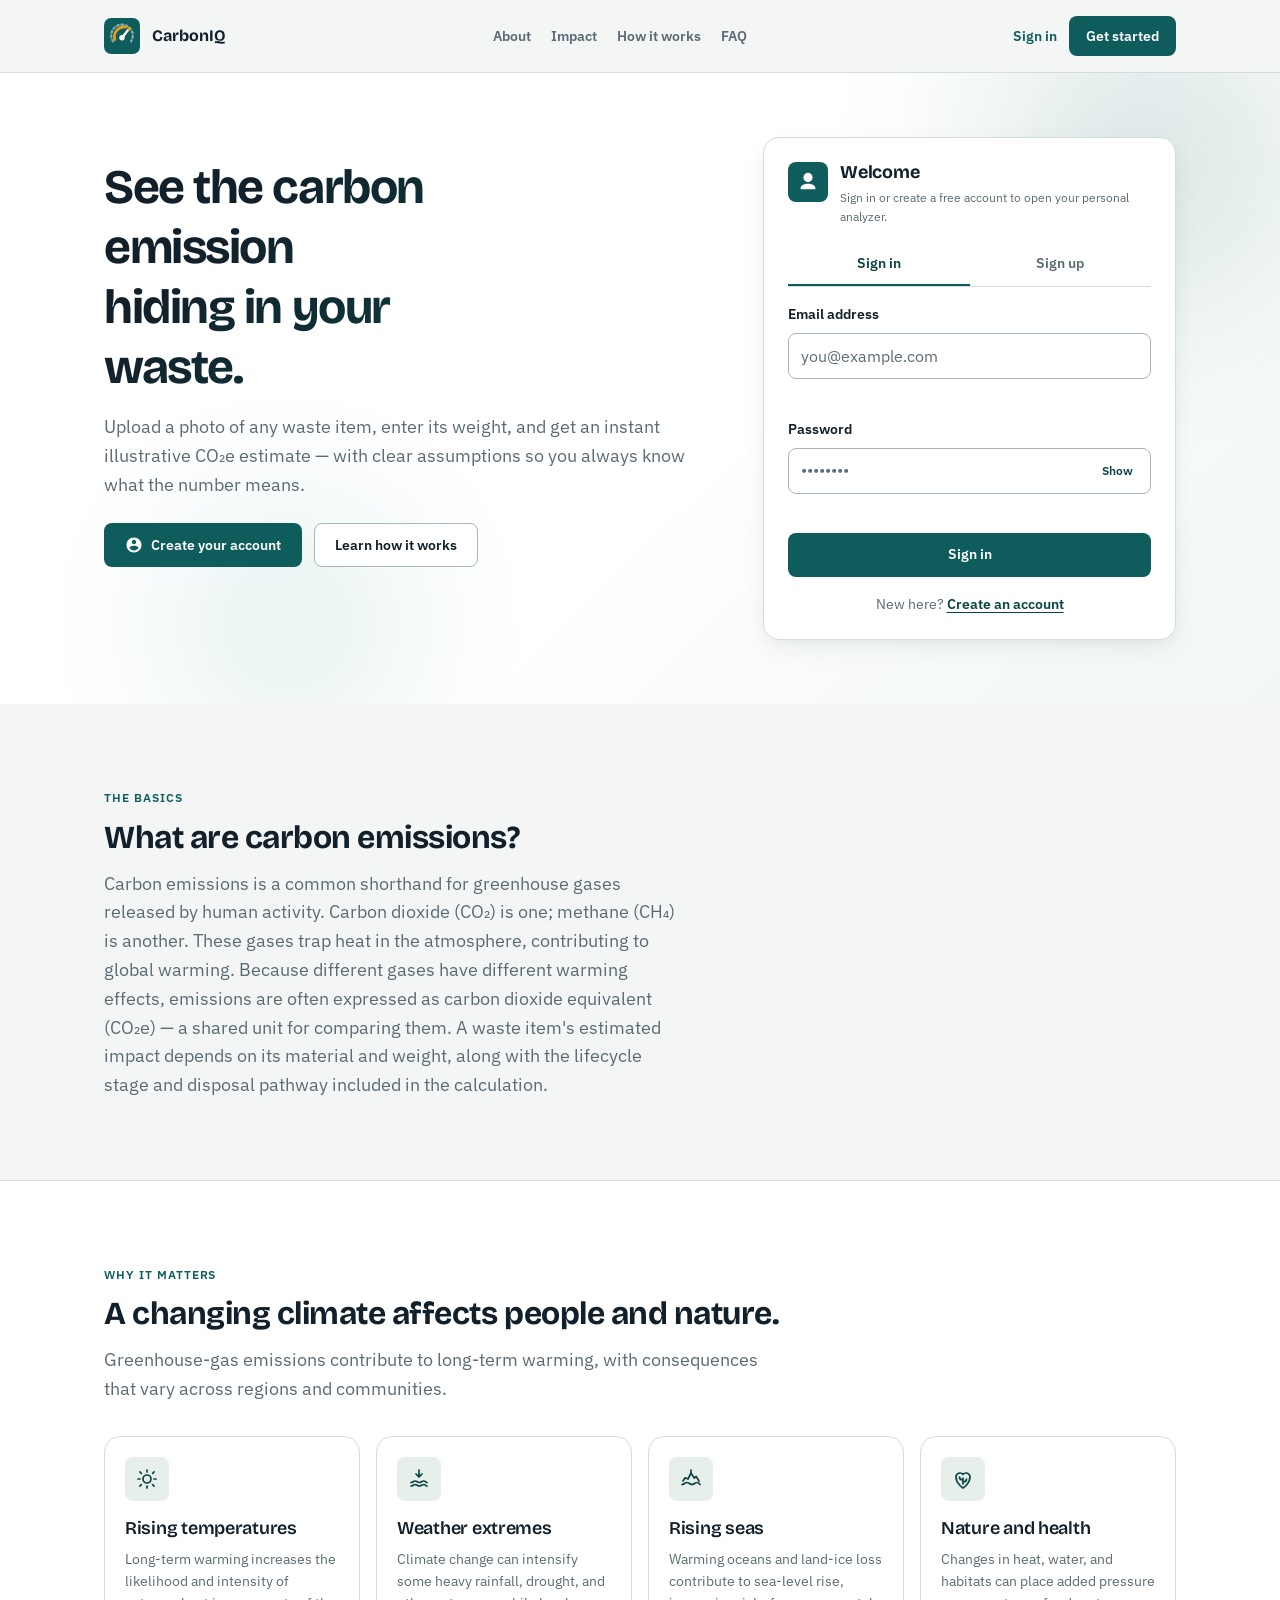
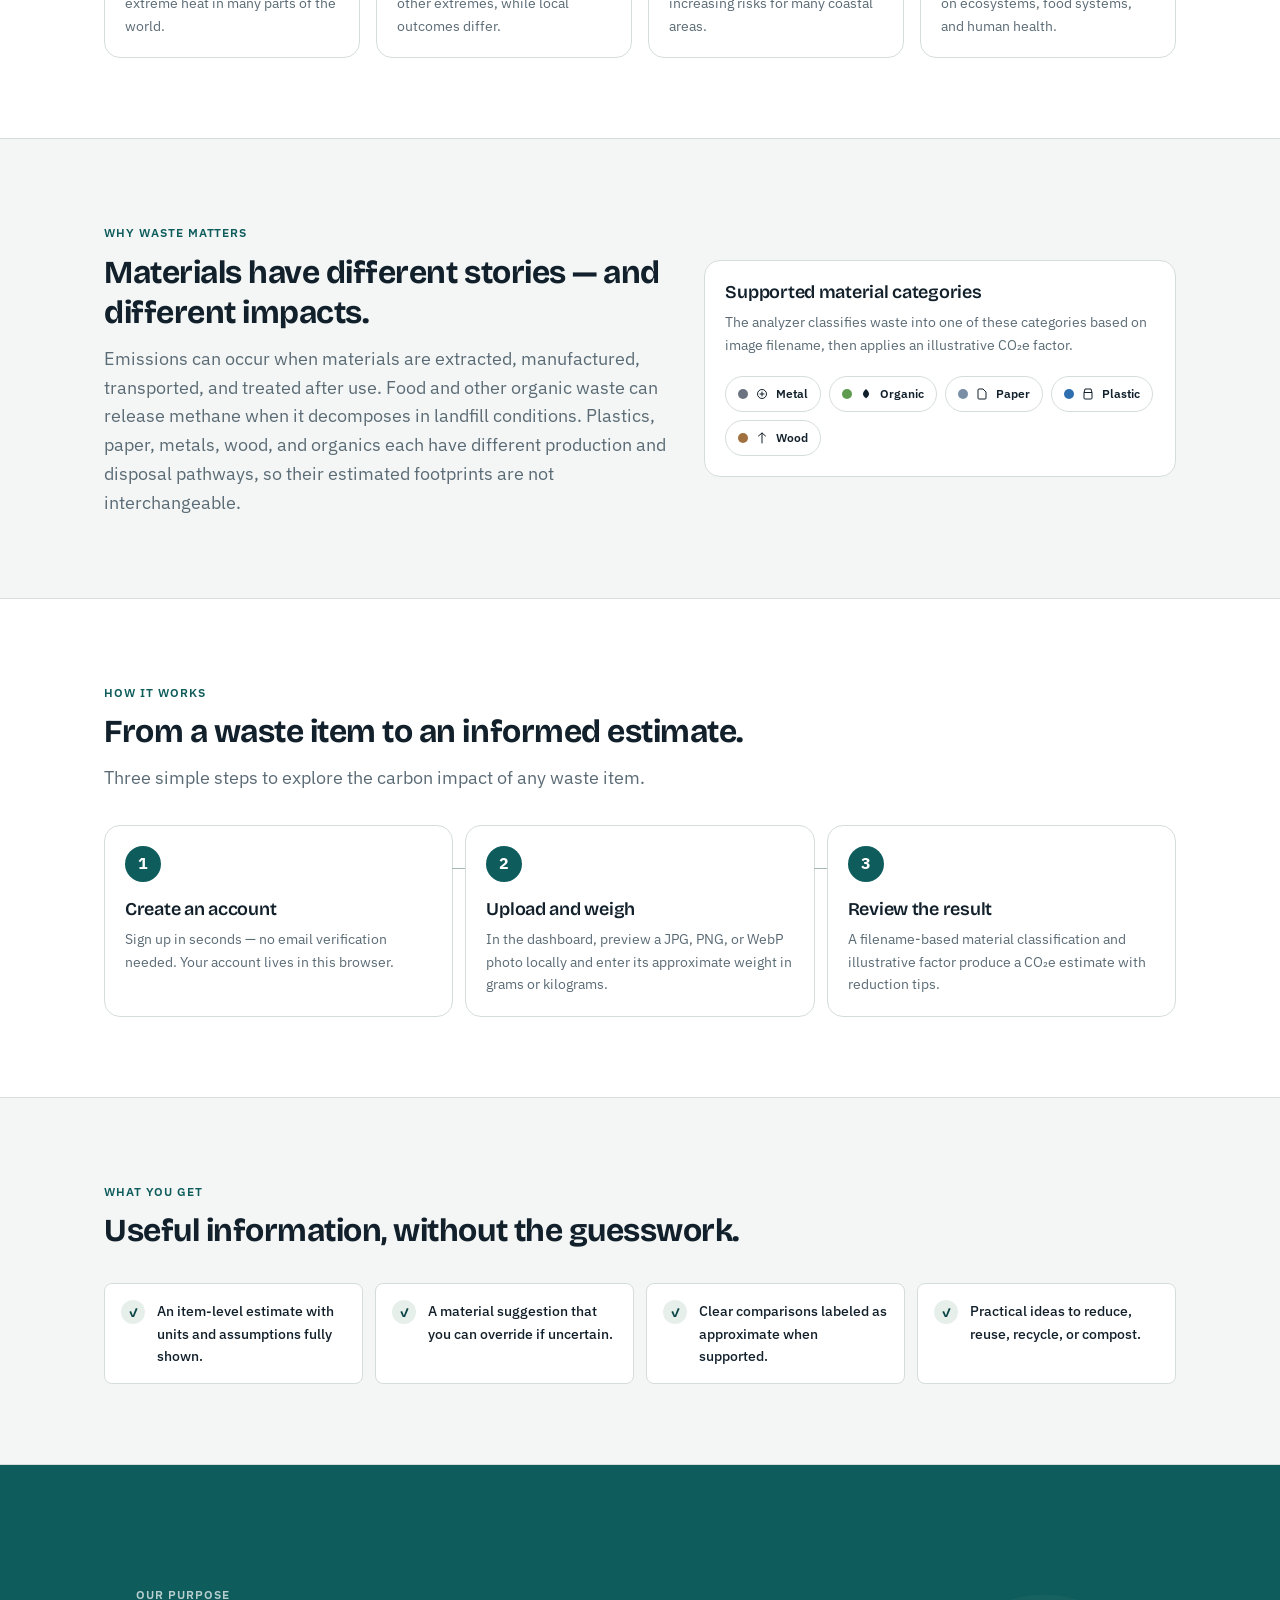
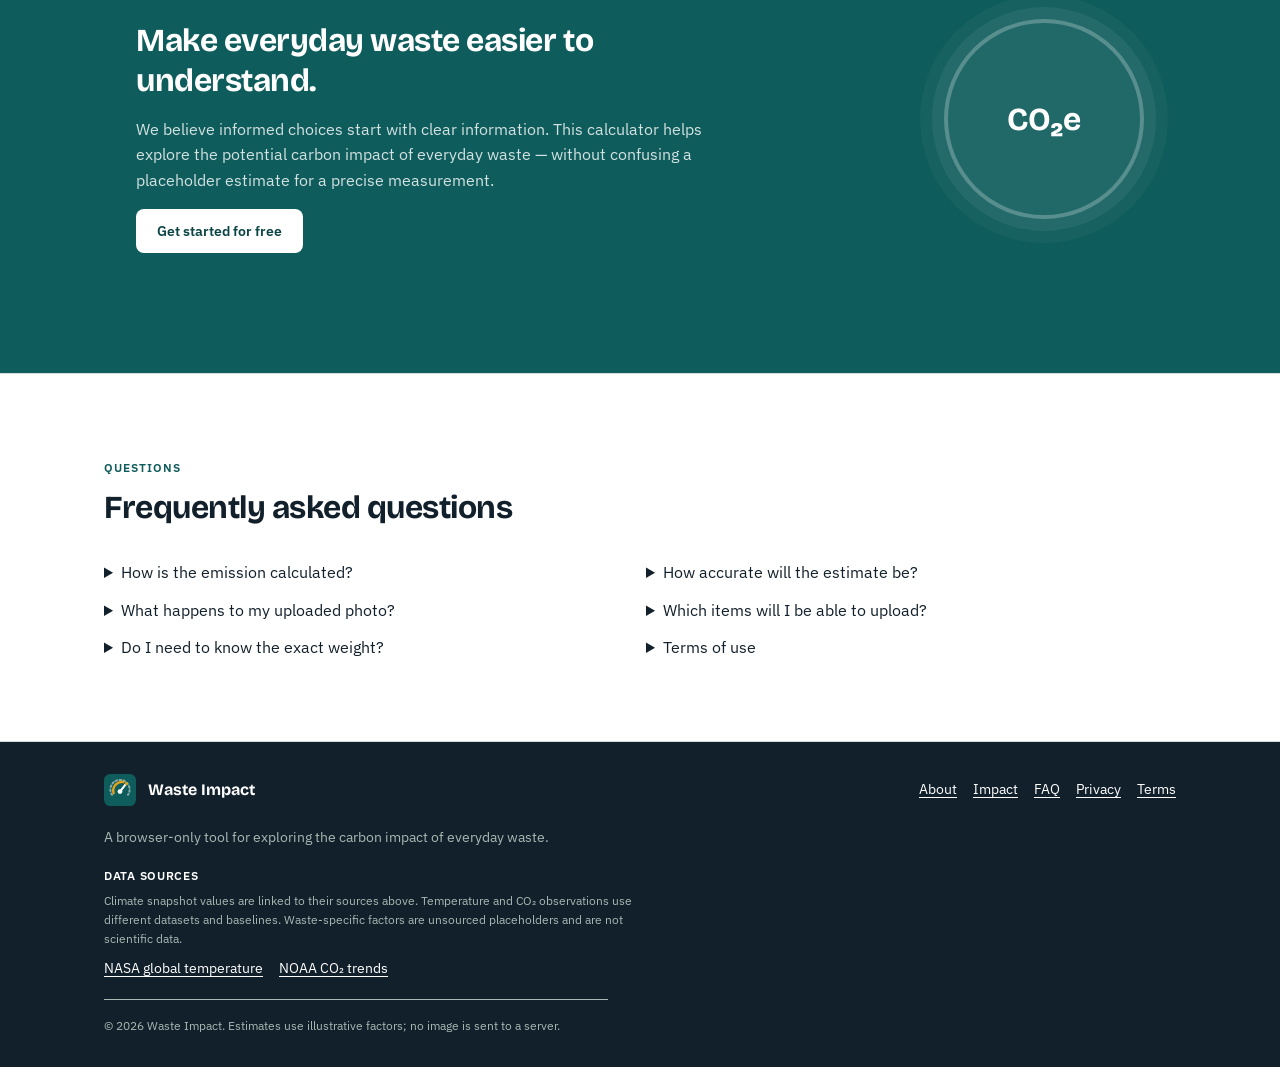
==== commit cef8e14b: "updated frontend" ====
--- a/frontend/index.html
+++ b/frontend/index.html
@@ -156,41 +156,6 @@
       </div>
     </section>
 
-    <!-- ─── STATS TICKER ──────────────────────────────────────────────────── -->
-    <section class="stats-section" aria-labelledby="climate-snapshot-title">
-      <div class="container">
-        <h2 class="sr-only" id="climate-snapshot-title">Climate snapshot</h2>
-        <div class="stats-grid">
-          <article class="card stat-card">
-            <div>
-              <span class="stat-value">1.19°C</span>
-              <span class="stat-caption">Global temperature anomaly in 2025, vs. NASA's 1951–1980 baseline.</span>
-            </div>
-            <p class="stat-source"><a href="https://science.nasa.gov/earth/explore/earth-indicators/global-temperature/"
-                target="_blank" rel="noopener noreferrer">Source: NASA Earth Indicators</a></p>
-          </article>
-          <article class="card stat-card">
-            <div>
-              <span class="stat-value">426.07 ppm</span>
-              <span class="stat-caption">Monthly average atmospheric CO₂ at Mauna Loa in September 2026.</span>
-            </div>
-            <p class="stat-source"><a href="https://gml.noaa.gov/ccgg/trends/" target="_blank"
-                rel="noopener noreferrer">Source: NOAA Global Monitoring Laboratory</a></p>
-          </article>
-          <article class="card stat-card">
-            <div>
-              <span class="stat-value">Since 1958</span>
-              <span class="stat-caption">The Mauna Loa record is the longest continuous atmospheric CO₂ dataset.</span>
-            </div>
-            <p class="stat-source"><a href="https://gml.noaa.gov/ccgg/trends/" target="_blank"
-                rel="noopener noreferrer">Source: NOAA Global Monitoring Laboratory</a></p>
-          </article>
-        </div>
-        <p class="stats-caveat">The NASA figure uses a 1951–1980 reference period, not a pre-industrial baseline. NOAA
-          observations are preliminary and may be revised.</p>
-      </div>
-    </section>
-
     <!-- ─── ABOUT ─────────────────────────────────────────────────────────── -->
     <section class="section" id="about" aria-labelledby="carbon-title">
       <div class="container carbon-intro">
@@ -203,26 +168,6 @@
             dioxide equivalent (CO₂e) — a shared unit for comparing them. A waste item's estimated impact depends on its
             material and weight, along with the lifecycle stage and disposal pathway included in the calculation.</p>
         </div>
-        <aside class="info-panel" aria-label="How the calculator uses CO₂e">
-          <span class="eyebrow">For this calculator</span>
-          <h2>One unit. Clear assumptions.</h2>
-          <p>The calculator displays its illustrative material factor and the full calculation step. These values help
-            you understand the logic — not a scientifically validated footprint.</p>
-          <div class="info-panel-features">
-            <div class="info-feature">
-              <span aria-hidden="true">📊</span>
-              <span>Material-specific factors</span>
-            </div>
-            <div class="info-feature">
-              <span aria-hidden="true">🔢</span>
-              <span>Full formula shown</span>
-            </div>
-            <div class="info-feature">
-              <span aria-hidden="true">💡</span>
-              <span>Reduction tips included</span>
-            </div>
-          </div>
-        </aside>
       </div>
     </section>
 
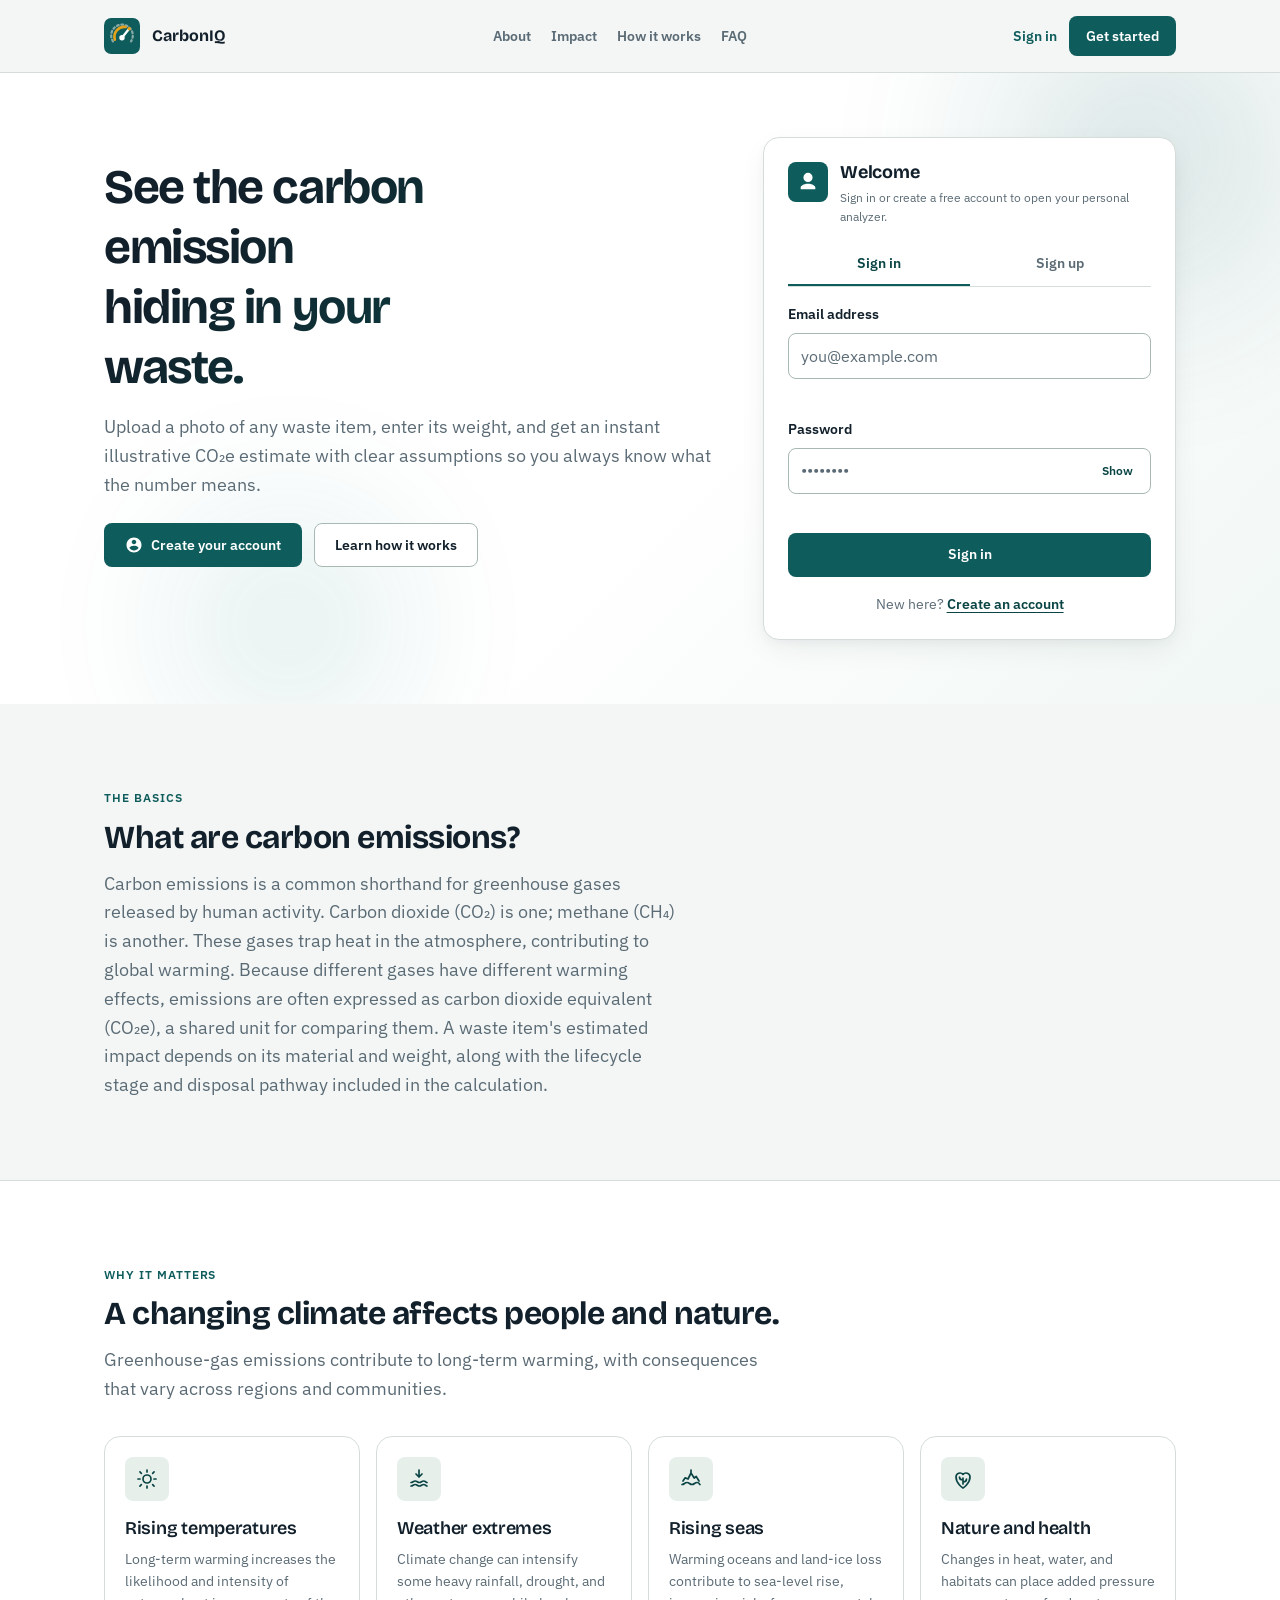
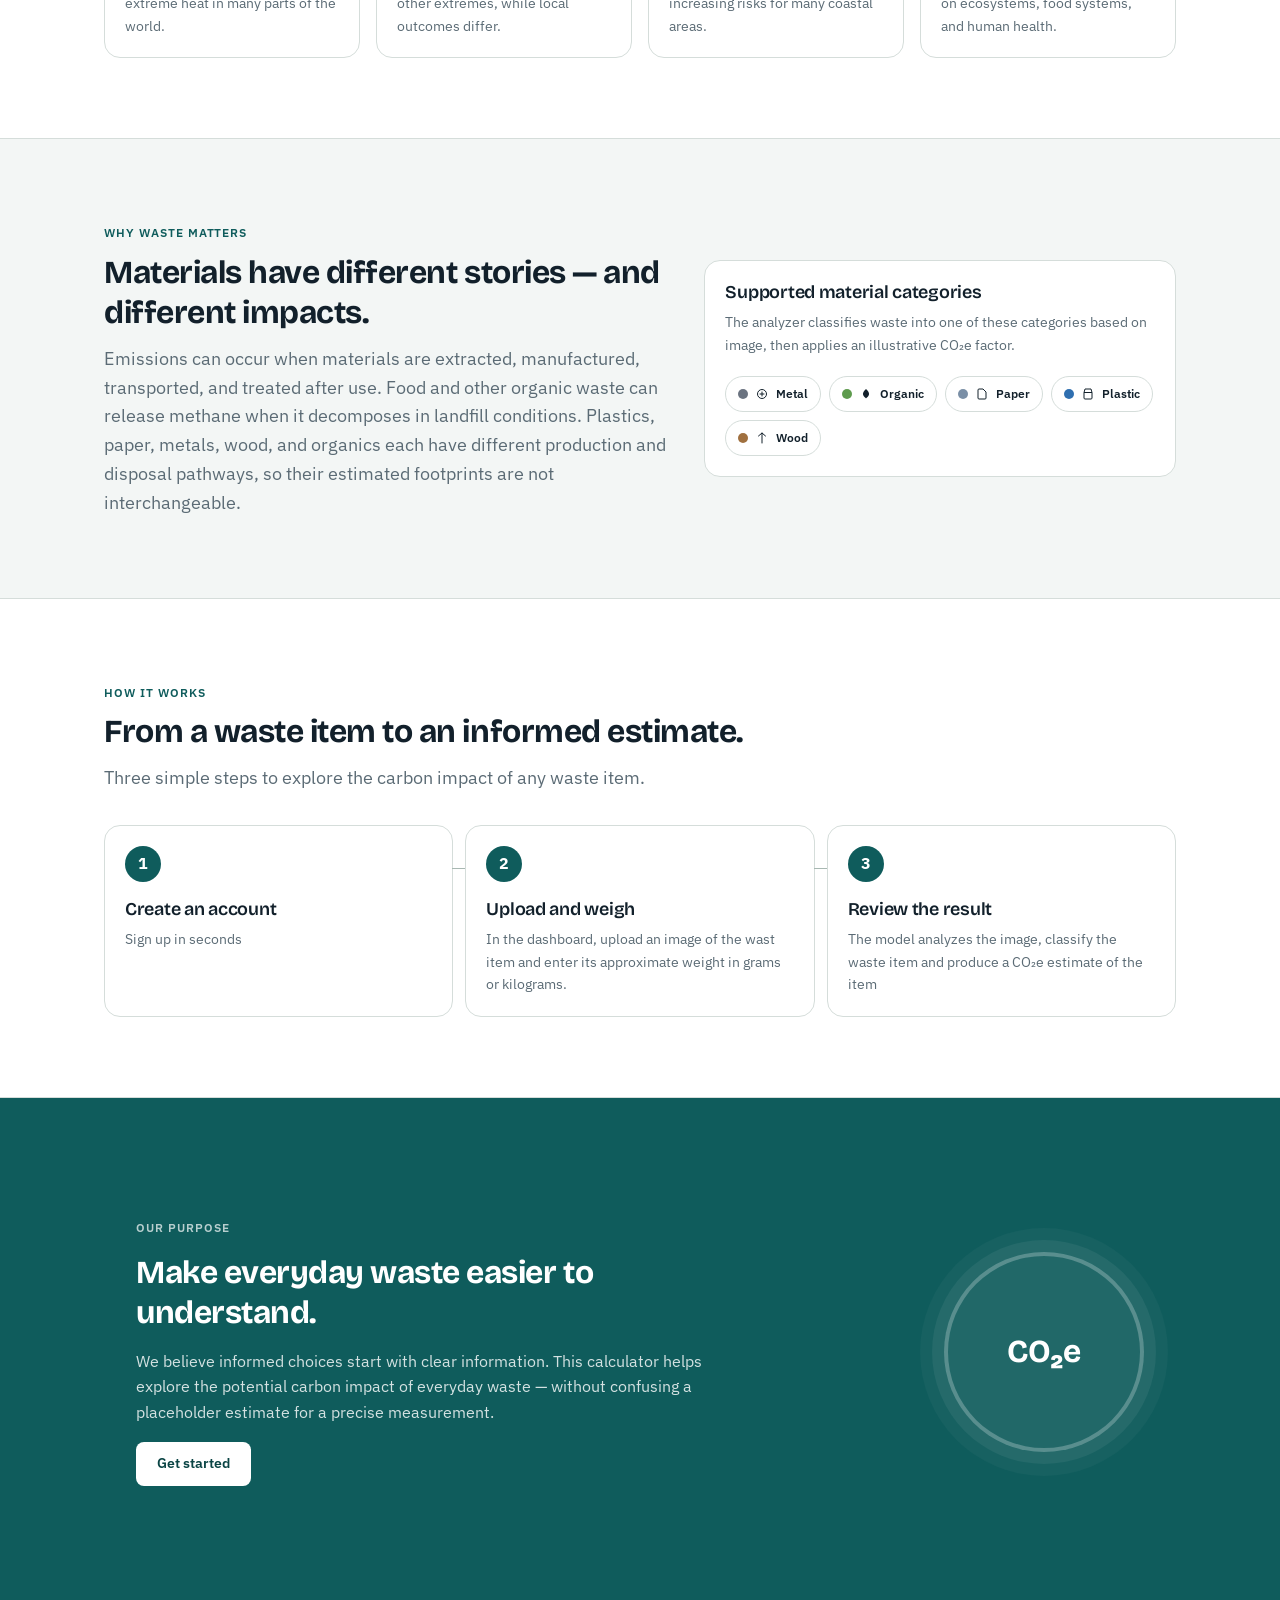
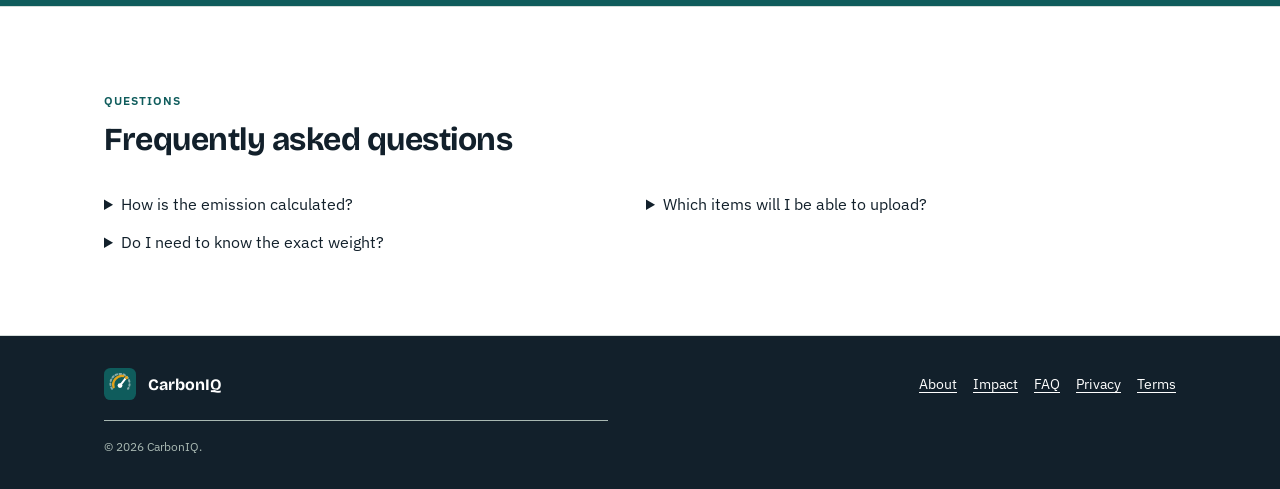
==== commit e0764f49: "updated frontend" ====
--- a/frontend/index.html
+++ b/frontend/index.html
@@ -55,7 +55,7 @@
         <div class="hero-copy">
           <h1 id="hero-title">See the carbon emission<br>hiding in your waste.</h1>
           <p class="hero-intro">Upload a photo of any waste item, enter its weight, and get an instant illustrative CO₂e
-            estimate — with clear assumptions so you always know what the number means.</p>
+            estimate with clear assumptions so you always know what the number means.</p>
           <div class="hero-actions">
             <a class="button button-primary hero-cta" href="#account-access">
               <svg width="18" height="18" viewBox="0 0 24 24" fill="none" aria-hidden="true">
@@ -165,7 +165,7 @@
           <p>Carbon emissions is a common shorthand for greenhouse gases released by human activity. Carbon dioxide
             (CO₂) is one; methane (CH₄) is another. These gases trap heat in the atmosphere, contributing to global
             warming. Because different gases have different warming effects, emissions are often expressed as carbon
-            dioxide equivalent (CO₂e) — a shared unit for comparing them. A waste item's estimated impact depends on its
+            dioxide equivalent (CO₂e), a shared unit for comparing them. A waste item's estimated impact depends on its
             material and weight, along with the lifecycle stage and disposal pathway included in the calculation.</p>
         </div>
       </div>
@@ -247,7 +247,7 @@
         </div>
         <aside class="material-panel" aria-labelledby="materials-title">
           <h3 id="materials-title">Supported material categories</h3>
-          <p>The analyzer classifies waste into one of these categories based on image filename, then applies an
+          <p>The analyzer classifies waste into one of these categories based on image, then applies an
             illustrative CO₂e factor.</p>
           <div class="material-chips" aria-label="Supported waste materials">
             <span class="material-chip material-metal">
@@ -301,47 +301,24 @@
           <article class="card step-card">
             <span class="step-number" aria-hidden="true">1</span>
             <h3>Create an account</h3>
-            <p>Sign up in seconds — no email verification needed. Your account lives in this browser.</p>
+            <p>Sign up in seconds</p>
           </article>
           <article class="card step-card">
             <span class="step-number" aria-hidden="true">2</span>
             <h3>Upload and weigh</h3>
-            <p>In the dashboard, preview a JPG, PNG, or WebP photo locally and enter its approximate weight in grams or
+            <p>In the dashboard, upload an image of the wast item and enter its approximate weight in grams or
               kilograms.</p>
           </article>
           <article class="card step-card">
             <span class="step-number" aria-hidden="true">3</span>
             <h3>Review the result</h3>
-            <p>A filename-based material classification and illustrative factor produce a CO₂e estimate with reduction
-              tips.</p>
-          </article>
-        </div>
-      </div>
-    </section>
-
-    <!-- ─── BENEFITS ─────────────────────────────────────────────────────── -->
-    <section class="section benefits-section" aria-labelledby="benefits-title">
-      <div class="container">
-        <header class="section-heading">
-          <span class="eyebrow">What you get</span>
-          <h2 id="benefits-title">Useful information, without the guesswork.</h2>
-        </header>
-        <div class="benefits-grid">
-          <article class="benefit-card"><span class="benefit-check" aria-hidden="true">✓</span>
-            <p>An item-level estimate with units and assumptions fully shown.</p>
-          </article>
-          <article class="benefit-card"><span class="benefit-check" aria-hidden="true">✓</span>
-            <p>A material suggestion that you can override if uncertain.</p>
-          </article>
-          <article class="benefit-card"><span class="benefit-check" aria-hidden="true">✓</span>
-            <p>Clear comparisons labeled as approximate when supported.</p>
-          </article>
-          <article class="benefit-card"><span class="benefit-check" aria-hidden="true">✓</span>
-            <p>Practical ideas to reduce, reuse, recycle, or compost.</p>
-          </article>
-        </div>
-      </div>
-    </section>
+            <p>The model analyzes the image, classify the waste item and produce a CO₂e estimate of the item</p>
+          </article>
+        </div>
+      </div>
+    </section>
+
+
 
     <!-- ─── MISSION ──────────────────────────────────────────────────────── -->
     <section class="section mission-section" aria-labelledby="mission-title">
@@ -352,7 +329,7 @@
             <h2 id="mission-title">Make everyday waste easier to understand.</h2>
             <p>We believe informed choices start with clear information. This calculator helps explore the potential
               carbon impact of everyday waste — without confusing a placeholder estimate for a precise measurement.</p>
-            <a class="button button-primary mission-cta" href="#account-access">Get started for free</a>
+            <a class="button button-primary mission-cta" href="#account-access">Get started</a>
           </div>
           <div class="mission-visual" aria-hidden="true">
             <div class="mission-co2-ring">
@@ -375,46 +352,20 @@
             <summary>How is the emission calculated?</summary>
             <div class="faq-answer">
               <p>The calculator multiplies the entered weight in kilograms by an illustrative factor for one of five
-                categories. These values have no verified source and do not represent a documented lifecycle or
-                waste-treatment pathway. Treat results as examples, not scientific measurements.</p>
+                categories.</p>
             </div>
           </details>
-          <details class="faq-item">
-            <summary>How accurate will the estimate be?</summary>
-            <div class="faq-answer">
-              <p>Material classification is simulated from the filename and weight is user-entered. The illustrative
-                factors are not scientifically validated. A reliable estimate would also depend on item composition,
-                local disposal practices, and well-sourced emission factors.</p>
-            </div>
-          </details>
-          <details class="faq-item" id="privacy">
-            <summary>What happens to my uploaded photo?</summary>
-            <div class="faq-answer">
-              <p>The dashboard previews the image locally and does not send it to a server. A small thumbnail may be
-                saved in this browser's local history. Browser data is not secure, may be cleared, and is not synced. Do
-                not upload sensitive images.</p>
-            </div>
-          </details>
+
           <details class="faq-item">
             <summary>Which items will I be able to upload?</summary>
             <div class="faq-answer">
-              <p>The calculator supports metal, organic waste, paper, plastic, and wood. The current simulated
-                classification uses image filenames only; it does not inspect the image content.</p>
+              <p>The calculator supports metal, organic waste, paper, plastic, and wood. </p>
             </div>
           </details>
           <details class="faq-item">
             <summary>Do I need to know the exact weight?</summary>
             <div class="faq-answer">
-              <p>You can enter an approximate weight in grams or kilograms. A more accurate weight does not remove
-                uncertainty from the simulated material classification or illustrative factor.</p>
-            </div>
-          </details>
-          <details class="faq-item" id="terms">
-            <summary>Terms of use</summary>
-            <div class="faq-answer">
-              <p>Do not enter sensitive personal information or use a real or reused password. The illustrative carbon
-                estimates are not scientific measurements, environmental advice, or a basis for environmental claims.
-              </p>
+              <p>You can enter an approximate weight in grams or kilograms. </p>
             </div>
           </details>
         </div>
@@ -427,7 +378,7 @@
       <div class="footer-top">
         <a class="footer-brand" href="#top">
           <img src="assets/logo.svg" alt="">
-          <span>Waste Impact</span>
+          <span>CarbonIQ</span>
         </a>
         <nav class="footer-nav" aria-label="Footer navigation">
           <a href="#about">About</a>
@@ -437,19 +388,7 @@
           <a href="#terms">Terms</a>
         </nav>
       </div>
-      <p class="footer-tagline">A browser-only tool for exploring the carbon impact of everyday waste.</p>
-      <div class="footer-sources">
-        <h2>Data sources</h2>
-        <p class="source-note">Climate snapshot values are linked to their sources above. Temperature and CO₂
-          observations use different datasets and baselines. Waste-specific factors are unsourced placeholders and are
-          not scientific data.</p>
-        <div class="source-links">
-          <a href="https://science.nasa.gov/earth/explore/earth-indicators/global-temperature/" target="_blank"
-            rel="noopener noreferrer">NASA global temperature</a>
-          <a href="https://gml.noaa.gov/ccgg/trends/" target="_blank" rel="noopener noreferrer">NOAA CO₂ trends</a>
-        </div>
-      </div>
-      <p class="footer-bottom">© 2026 Waste Impact. Estimates use illustrative factors; no image is sent to a server.
+      <p class="footer-bottom">© 2026 CarbonIQ.
       </p>
     </div>
   </footer>
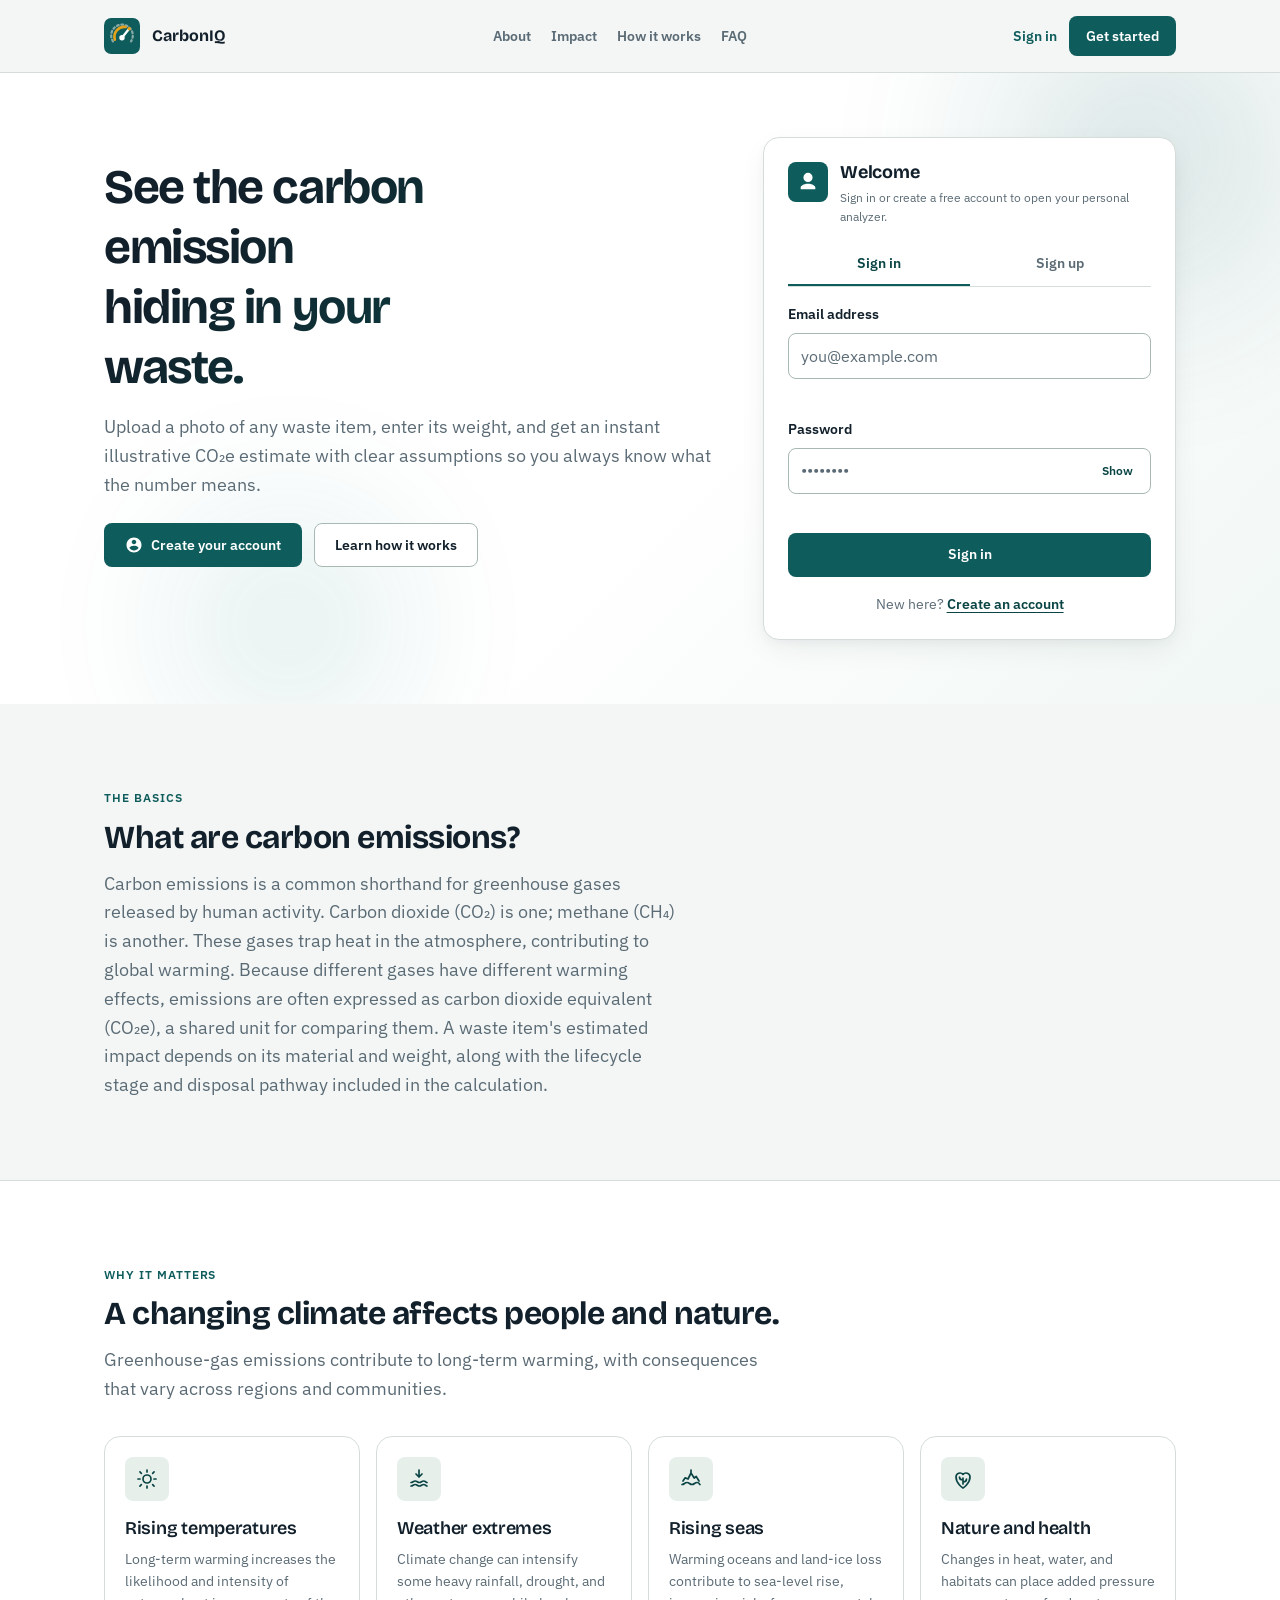
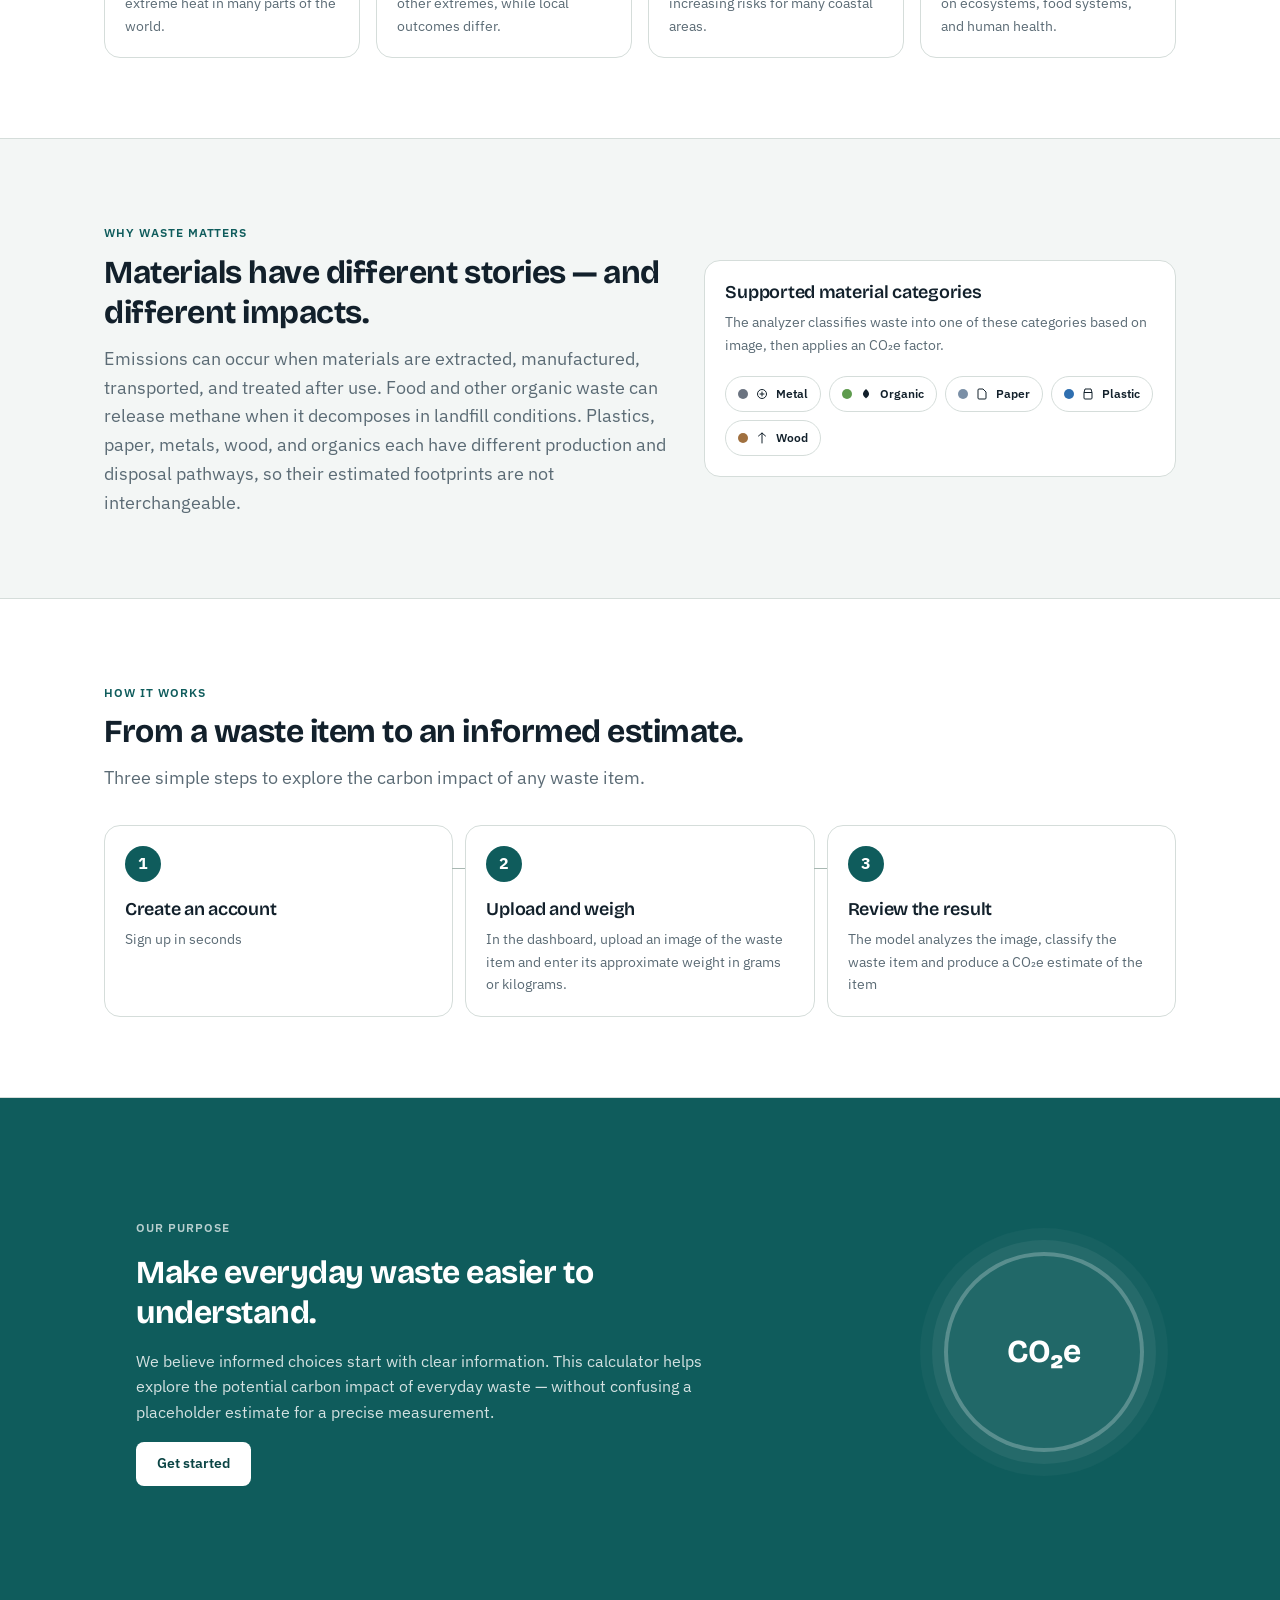
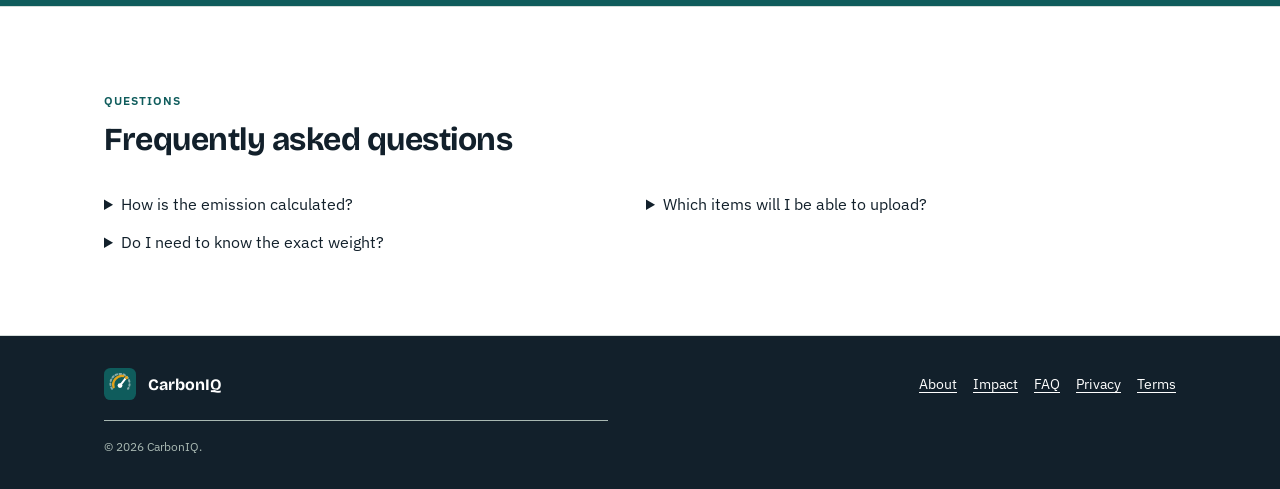
==== commit f2acee67: "updated frontend" ====
--- a/frontend/index.html
+++ b/frontend/index.html
@@ -247,8 +247,7 @@
         </div>
         <aside class="material-panel" aria-labelledby="materials-title">
           <h3 id="materials-title">Supported material categories</h3>
-          <p>The analyzer classifies waste into one of these categories based on image, then applies an
-            illustrative CO₂e factor.</p>
+          <p>The analyzer classifies waste into one of these categories based on image, then applies an CO₂e factor.</p>
           <div class="material-chips" aria-label="Supported waste materials">
             <span class="material-chip material-metal">
               <svg width="12" height="12" viewBox="0 0 24 24" fill="none" aria-hidden="true">
@@ -306,7 +305,7 @@
           <article class="card step-card">
             <span class="step-number" aria-hidden="true">2</span>
             <h3>Upload and weigh</h3>
-            <p>In the dashboard, upload an image of the wast item and enter its approximate weight in grams or
+            <p>In the dashboard, upload an image of the waste item and enter its approximate weight in grams or
               kilograms.</p>
           </article>
           <article class="card step-card">
@@ -351,7 +350,7 @@
           <details class="faq-item">
             <summary>How is the emission calculated?</summary>
             <div class="faq-answer">
-              <p>The calculator multiplies the entered weight in kilograms by an illustrative factor for one of five
+              <p>The calculator multiplies the entered weight in kilograms by an emission factor for one of five
                 categories.</p>
             </div>
           </details>
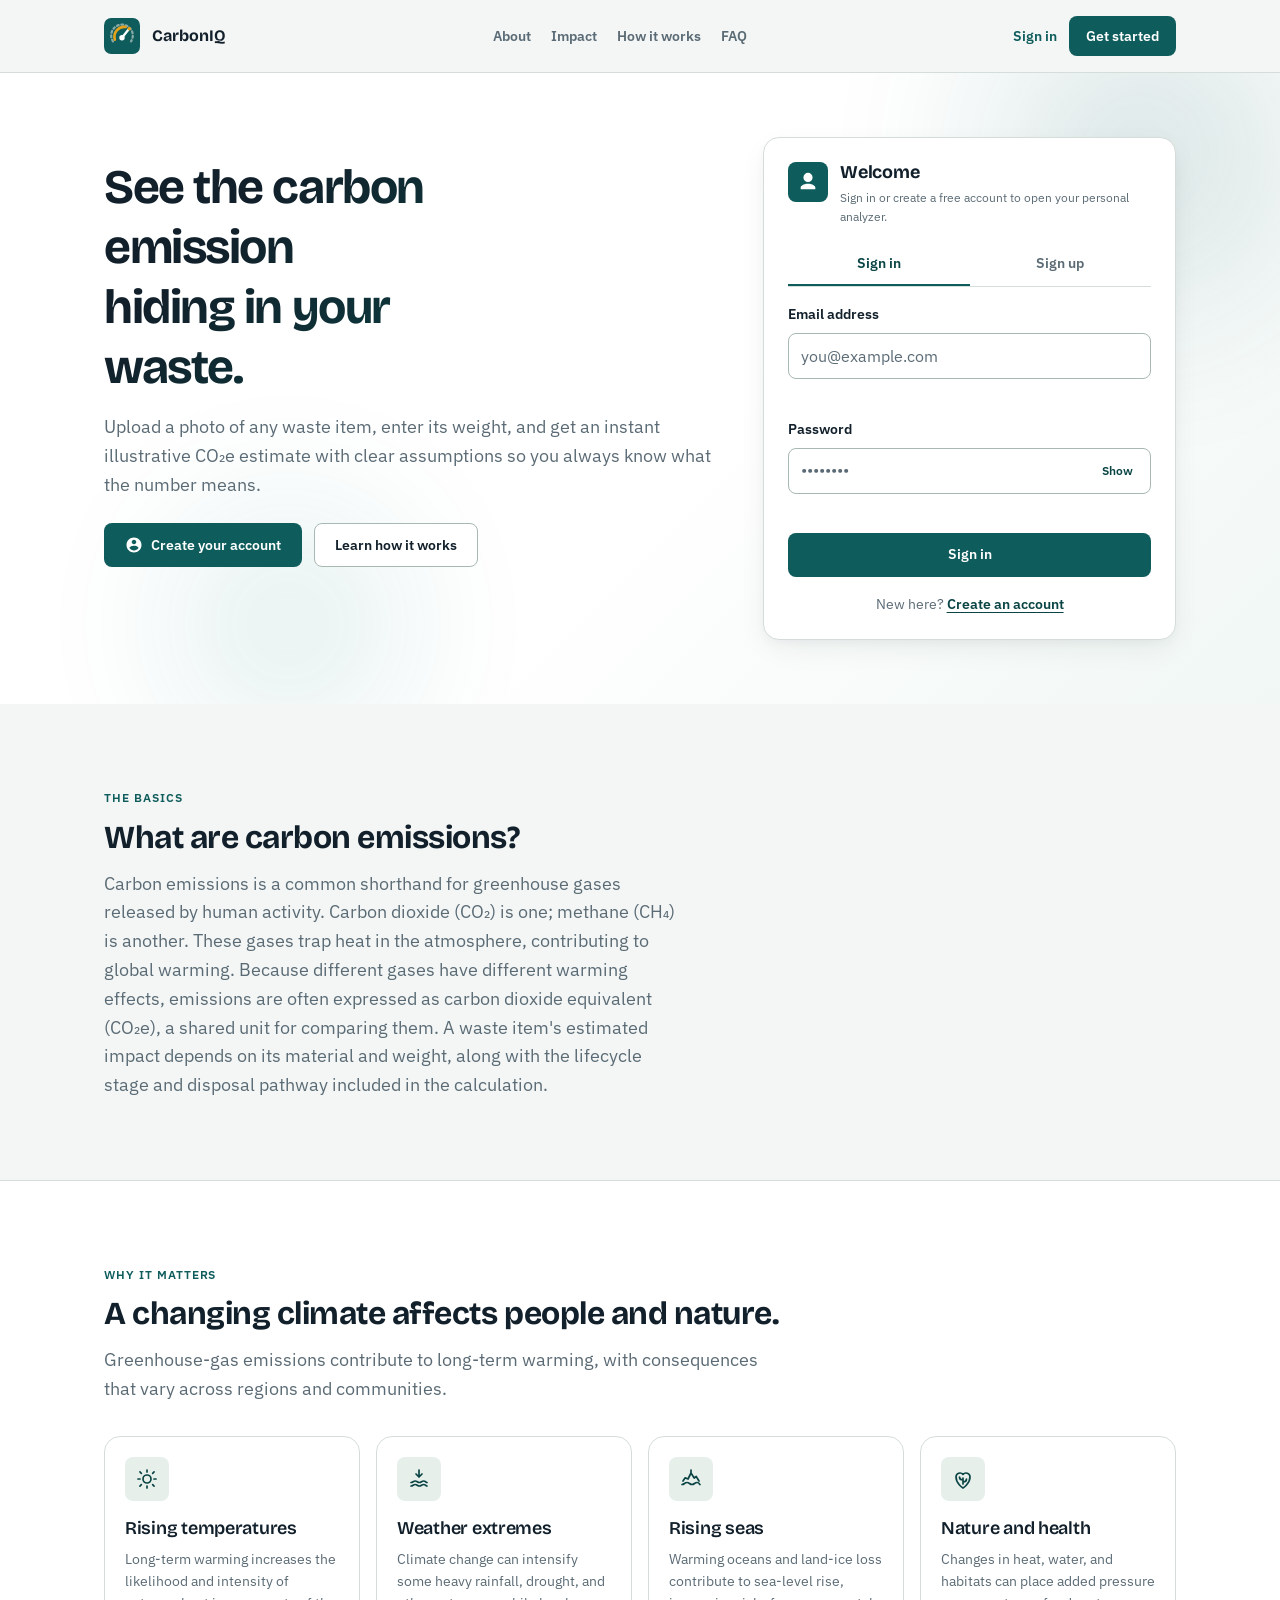
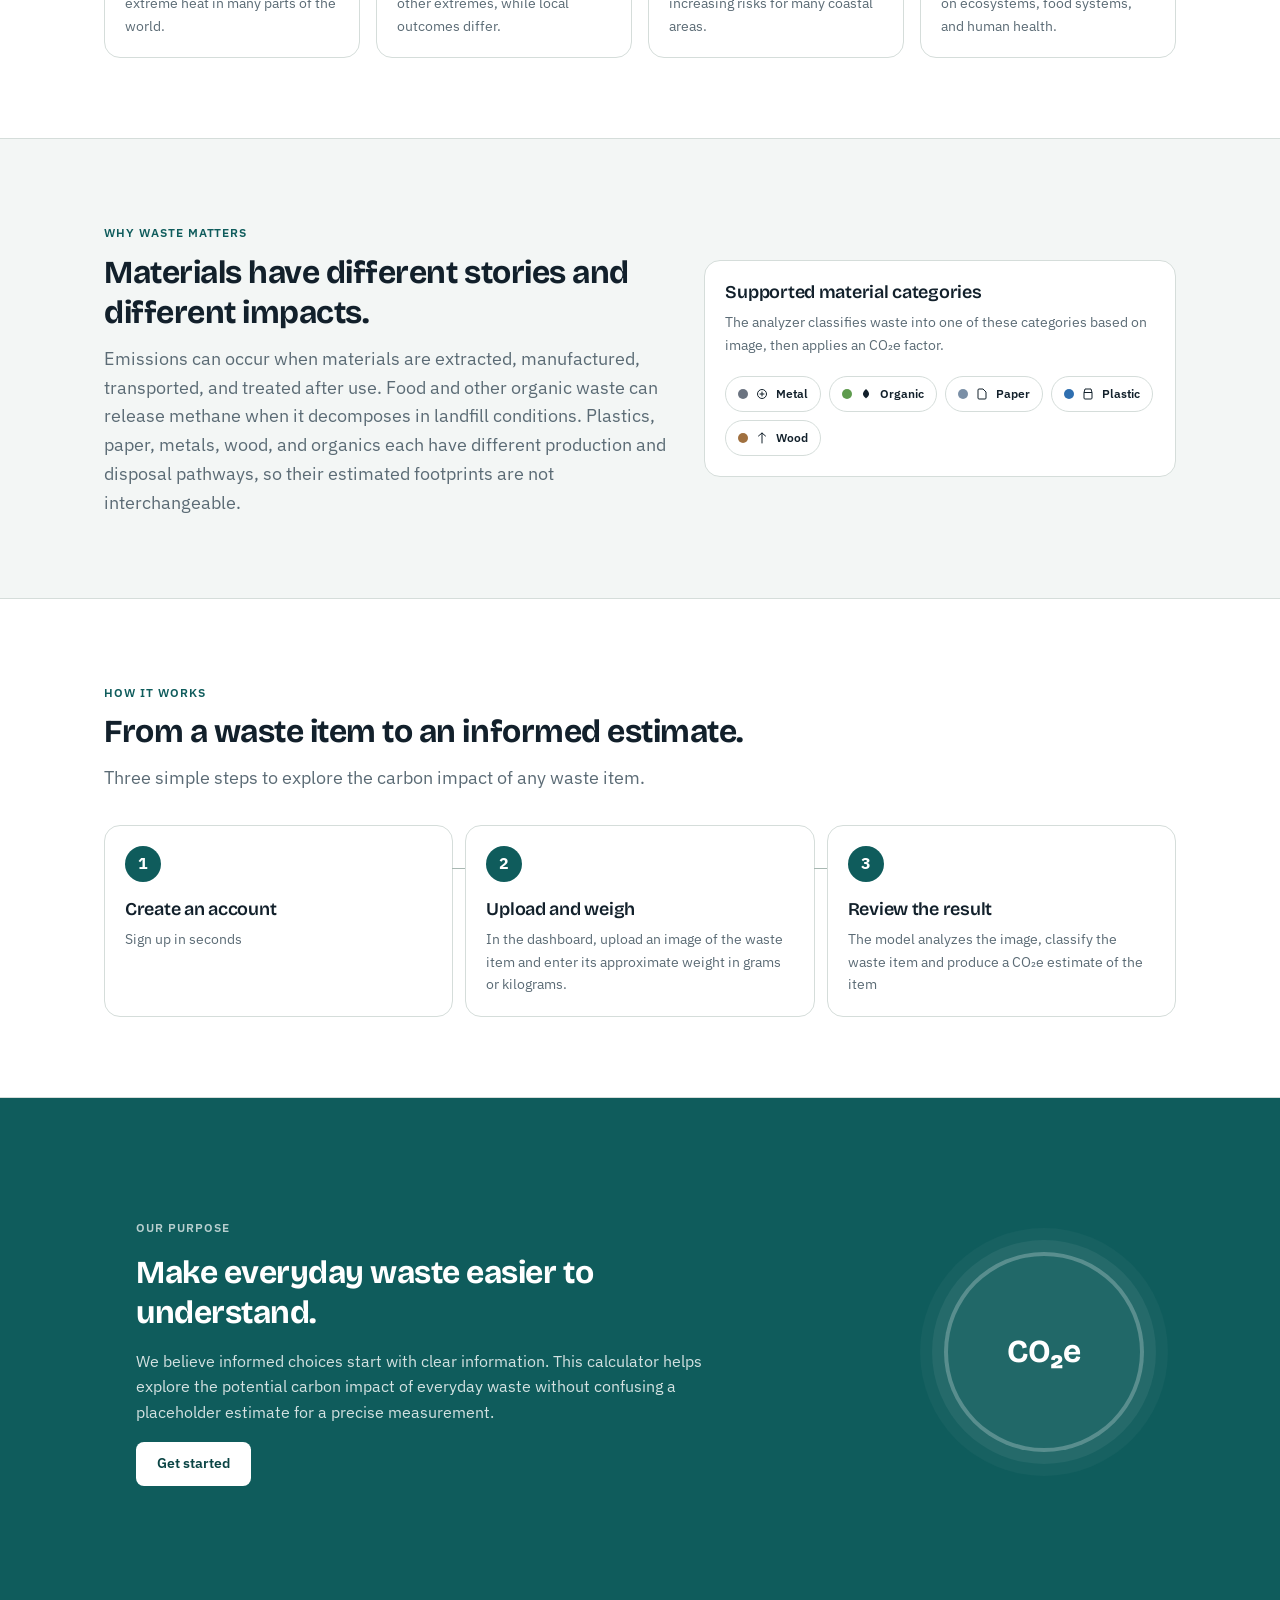
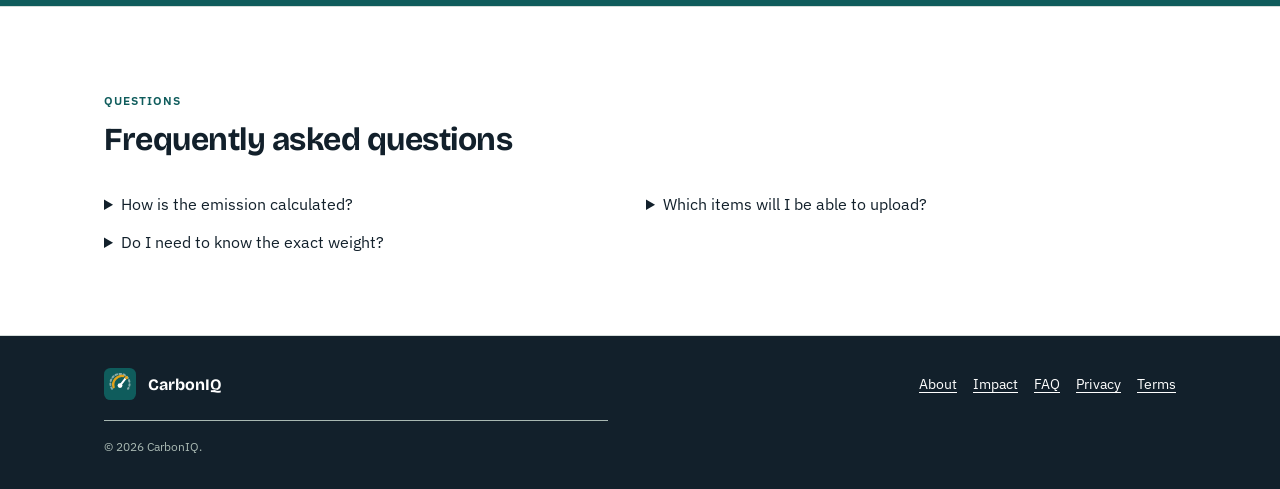
==== commit fc9e77a0: "updated frontend" ====
--- a/frontend/index.html
+++ b/frontend/index.html
@@ -239,7 +239,7 @@
       <div class="container waste-layout">
         <div class="waste-copy">
           <span class="eyebrow">Why waste matters</span>
-          <h2 id="waste-title">Materials have different stories — and different impacts.</h2>
+          <h2 id="waste-title">Materials have different stories and different impacts.</h2>
           <p>Emissions can occur when materials are extracted, manufactured, transported, and treated after use. Food
             and other organic waste can release methane when it decomposes in landfill conditions. Plastics, paper,
             metals, wood, and organics each have different production and disposal pathways, so their estimated
@@ -327,7 +327,7 @@
             <span class="eyebrow">Our purpose</span>
             <h2 id="mission-title">Make everyday waste easier to understand.</h2>
             <p>We believe informed choices start with clear information. This calculator helps explore the potential
-              carbon impact of everyday waste — without confusing a placeholder estimate for a precise measurement.</p>
+              carbon impact of everyday waste without confusing a placeholder estimate for a precise measurement.</p>
             <a class="button button-primary mission-cta" href="#account-access">Get started</a>
           </div>
           <div class="mission-visual" aria-hidden="true">
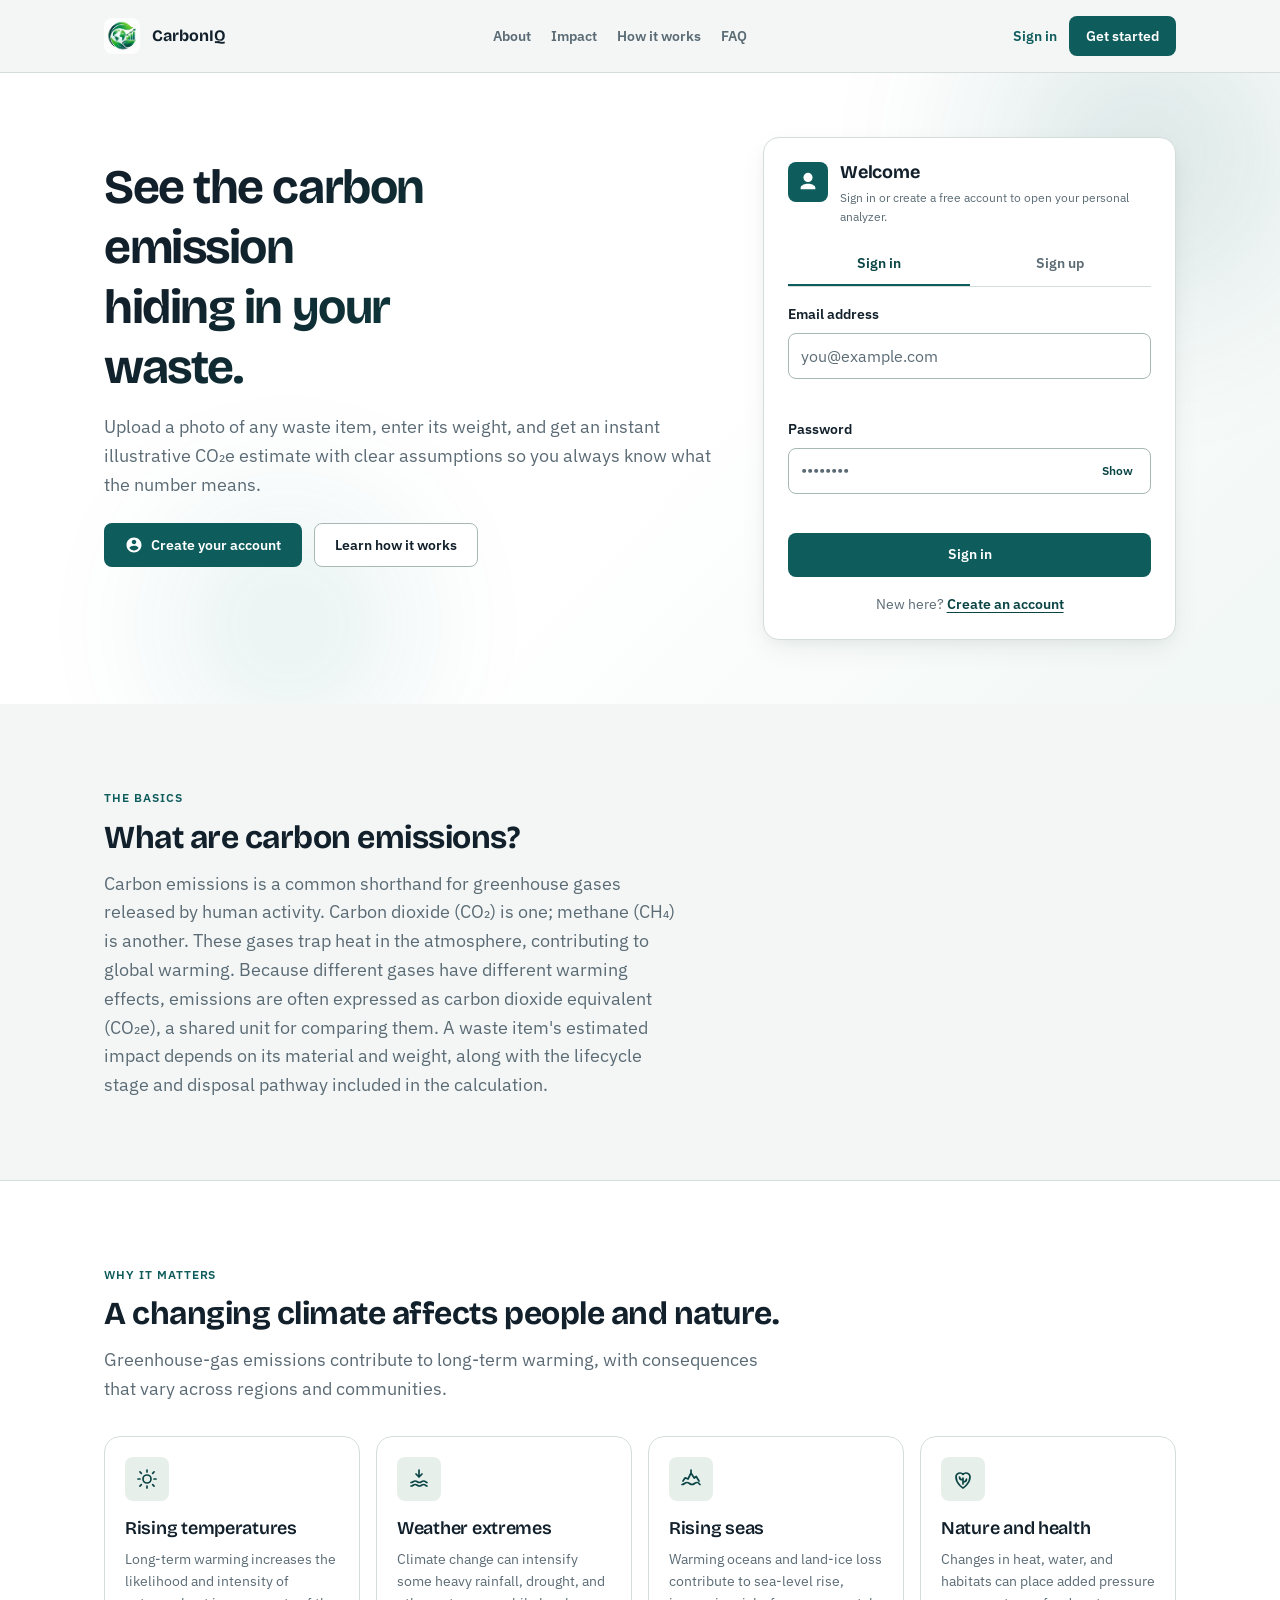
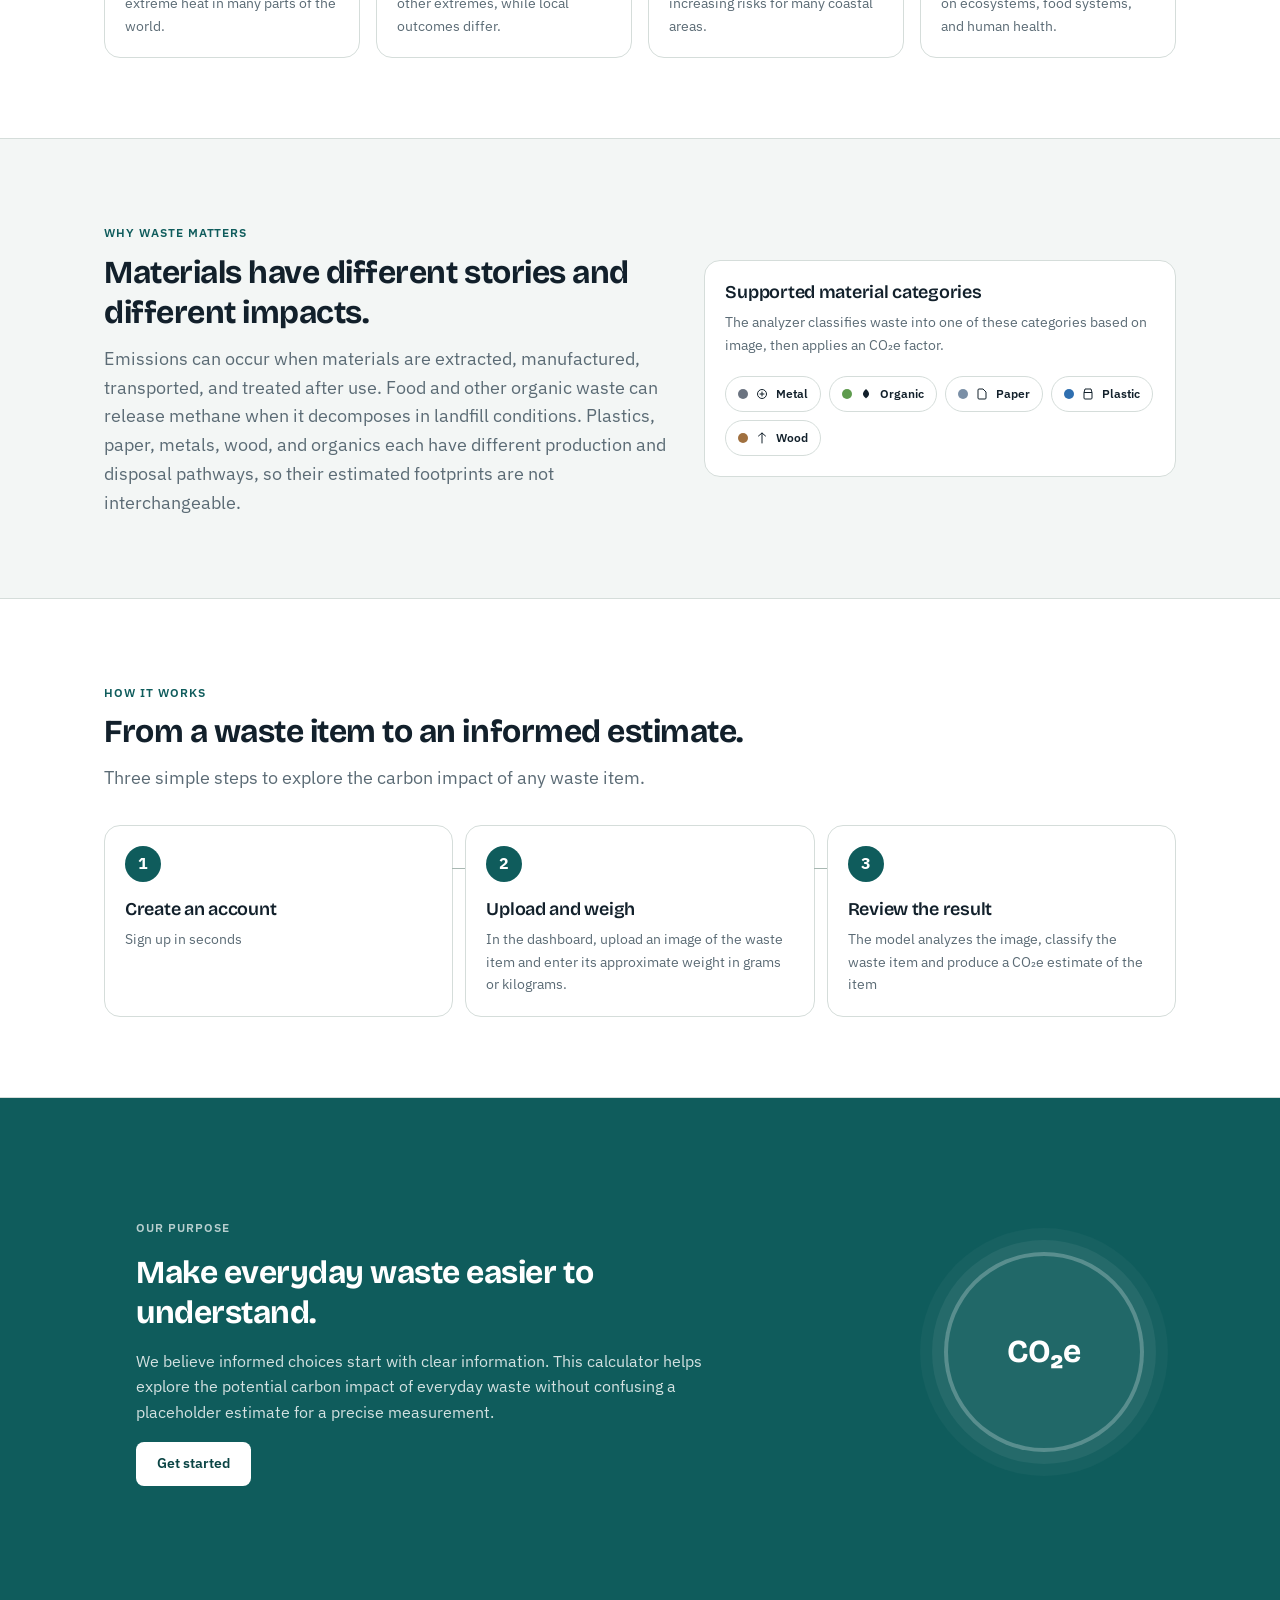
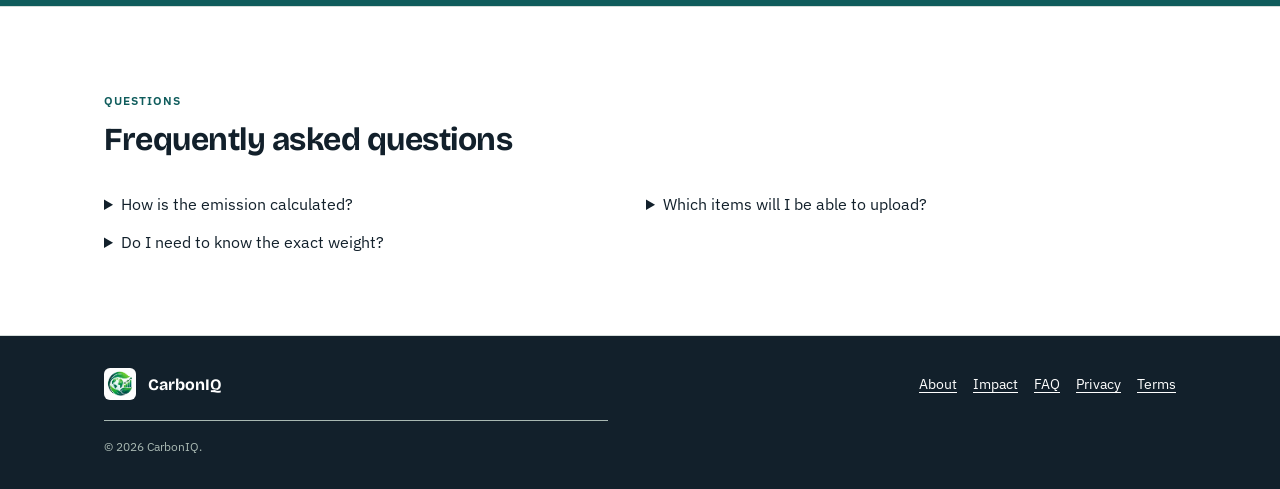
==== commit b14f9d7e: "updated frontend" ====
--- a/frontend/index.html
+++ b/frontend/index.html
@@ -25,7 +25,7 @@
   <header class="site-header">
     <div class="container header-inner">
       <a class="brand" href="#top" aria-label="Waste Impact home">
-        <img src="assets/logo.svg" alt="">
+        <img src="assets/carbon_IQ.jpeg" alt="CarbonIQ Logo" style="border-radius: 8px; object-fit: cover;">
         <span>CarbonIQ</span>
       </a>
 
@@ -376,7 +376,7 @@
     <div class="container footer-inner">
       <div class="footer-top">
         <a class="footer-brand" href="#top">
-          <img src="assets/logo.svg" alt="">
+          <img src="assets/carbon_IQ.jpeg" alt="CarbonIQ Logo" style="border-radius: 6px; object-fit: cover;">
           <span>CarbonIQ</span>
         </a>
         <nav class="footer-nav" aria-label="Footer navigation">
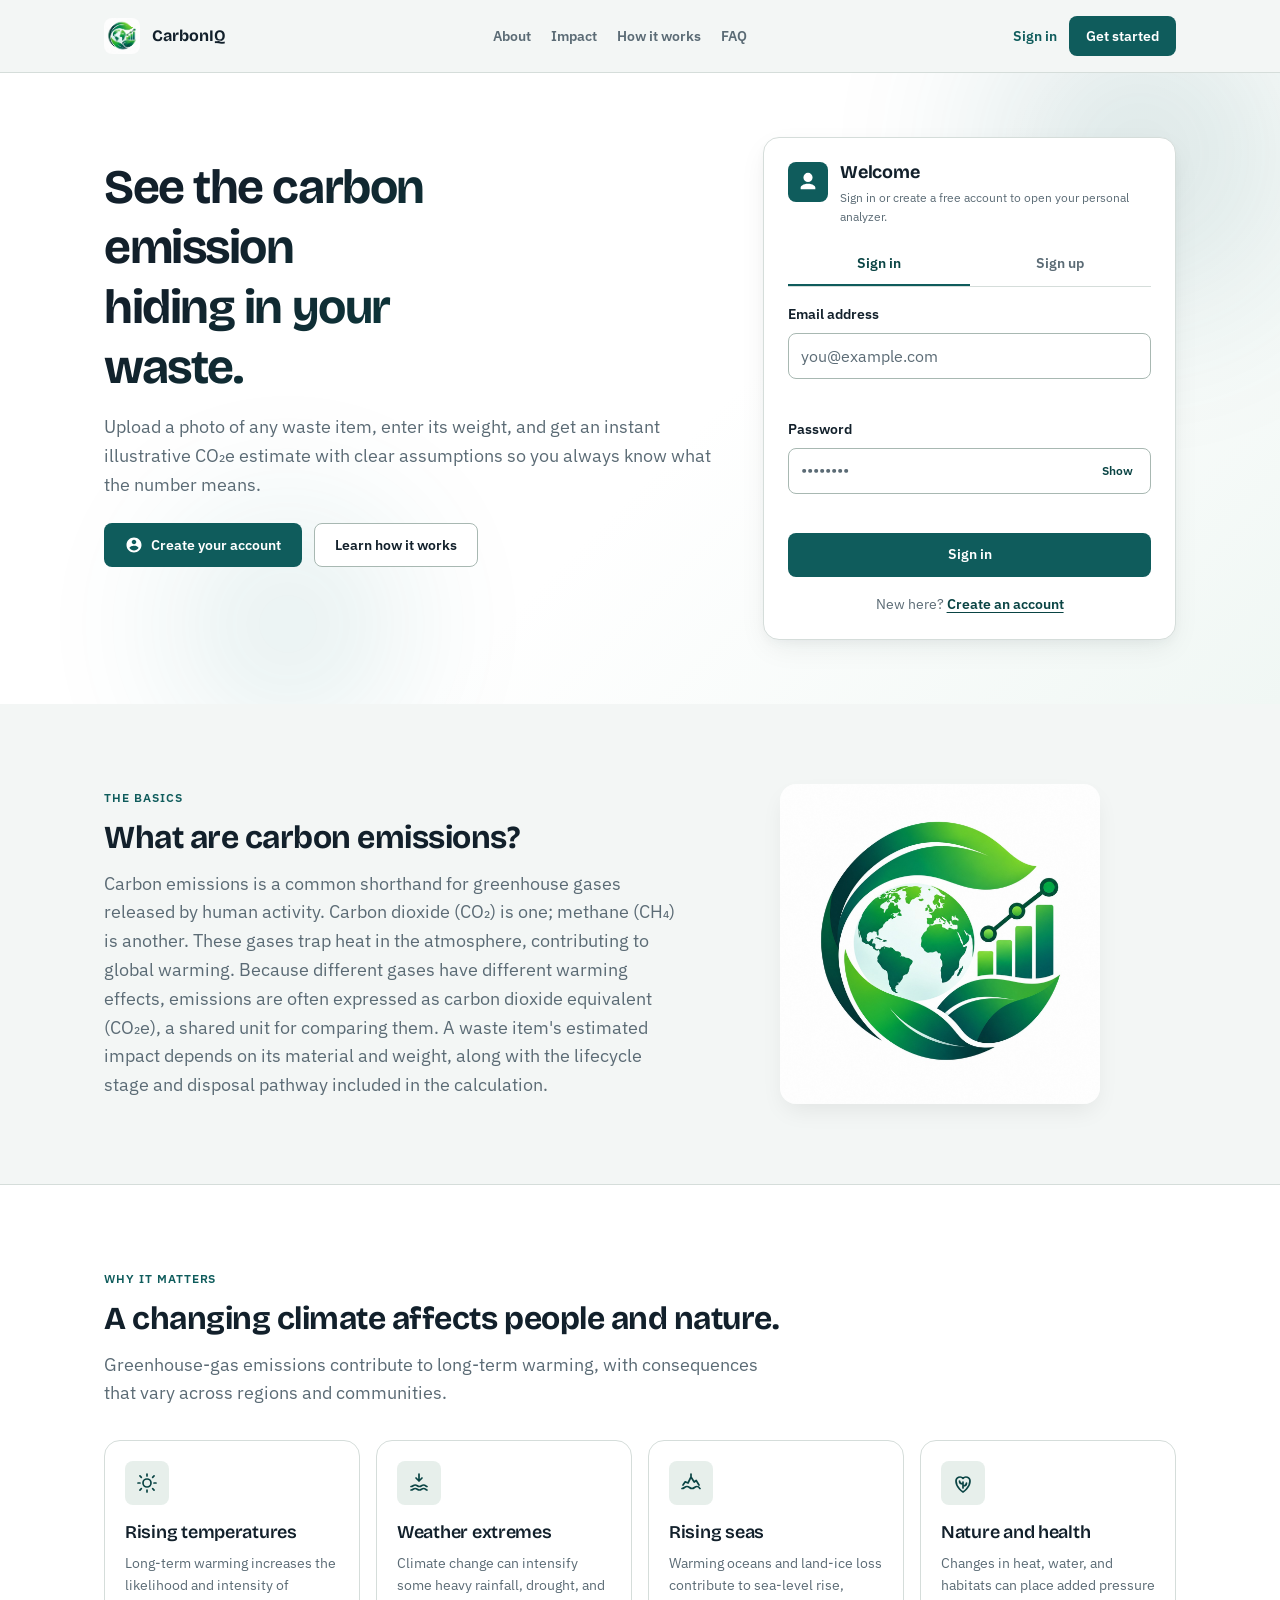
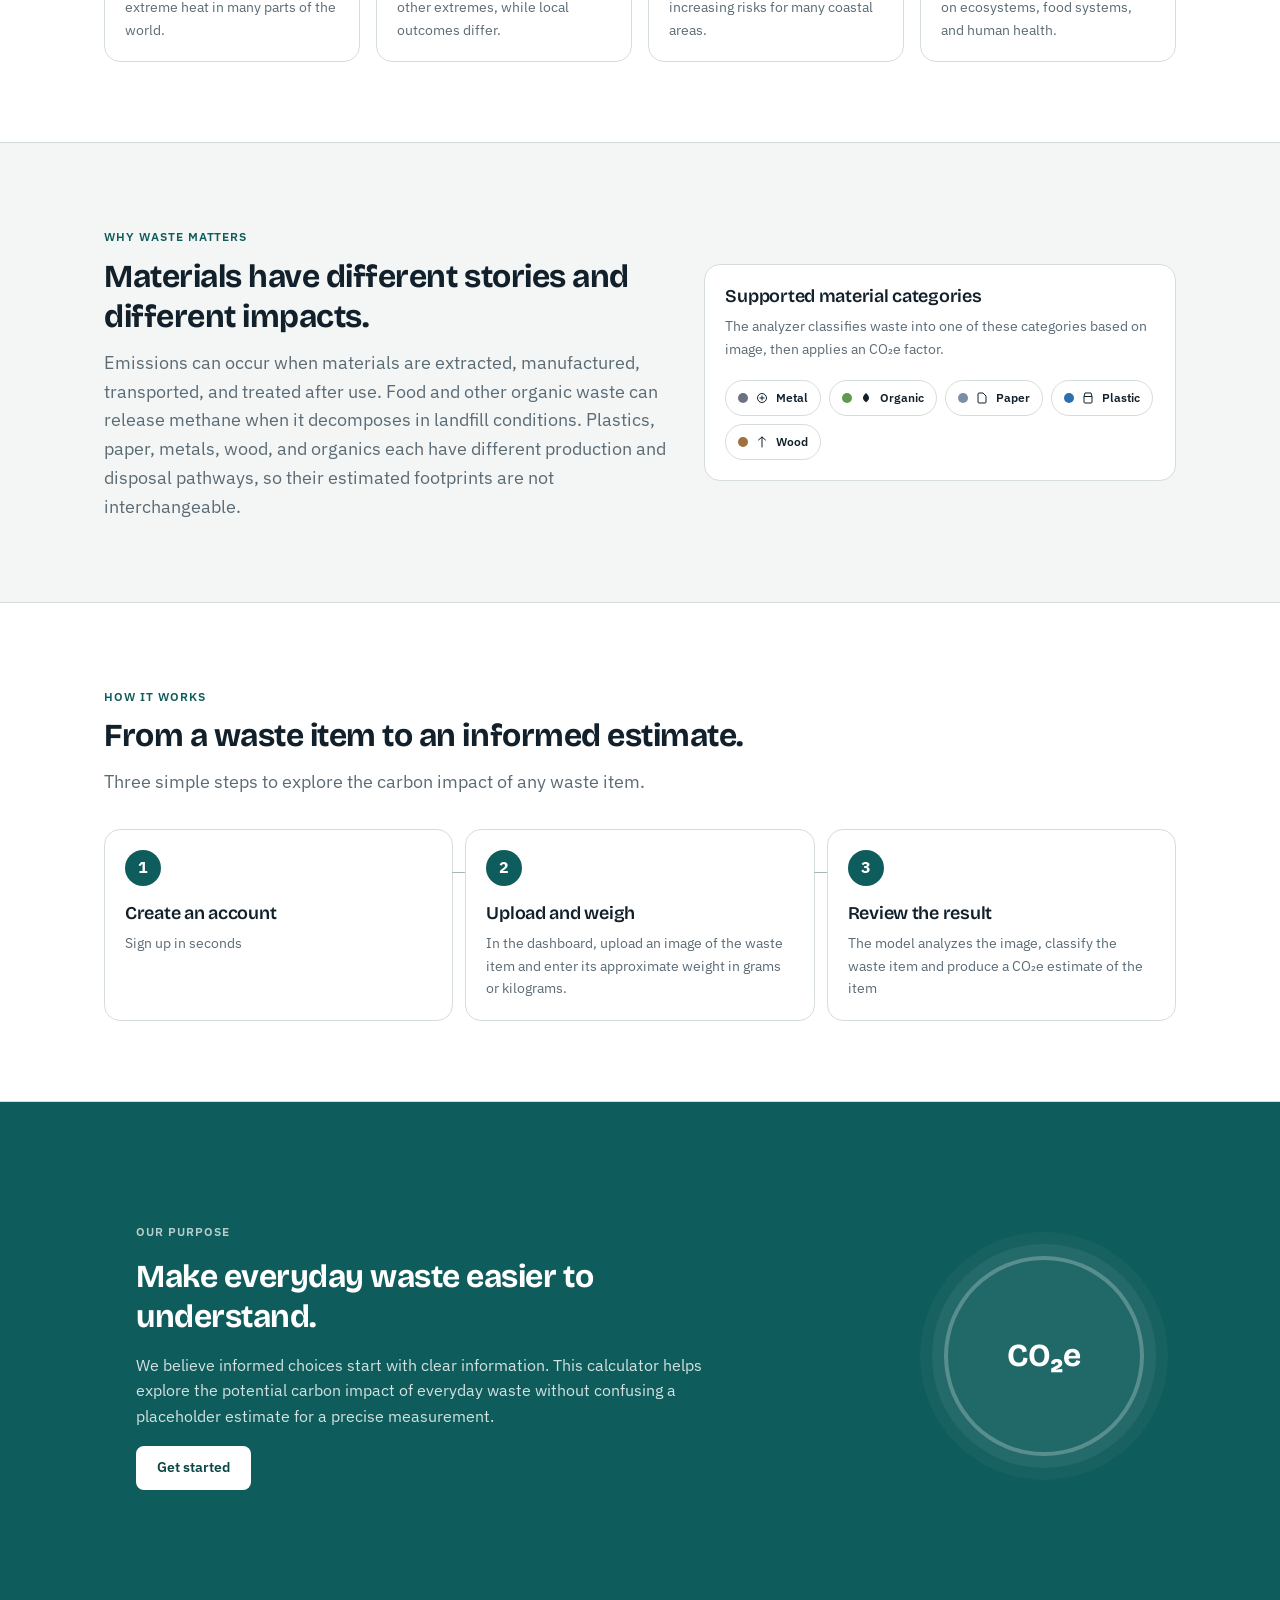
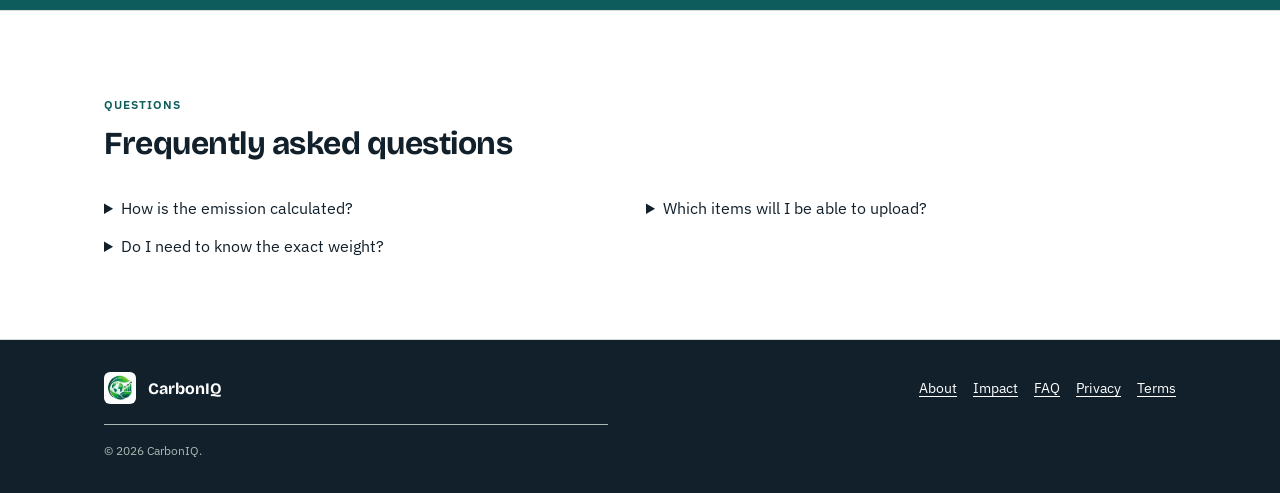
==== commit 0b8ebc98: "final frontend" ====
--- a/frontend/index.html
+++ b/frontend/index.html
@@ -168,6 +168,10 @@
             dioxide equivalent (CO₂e), a shared unit for comparing them. A waste item's estimated impact depends on its
             material and weight, along with the lifecycle stage and disposal pathway included in the calculation.</p>
         </div>
+        <div class="carbon-visual" style="display:flex; justify-content:center; align-items:center;">
+          <img src="assets/carbon_IQ.jpeg" alt="CarbonIQ Illustration"
+            style="width: 100%; max-width: 320px; border-radius: 16px; box-shadow: 0 10px 25px -5px rgba(0, 0, 0, 0.08); object-fit: cover;">
+        </div>
       </div>
     </section>
 
